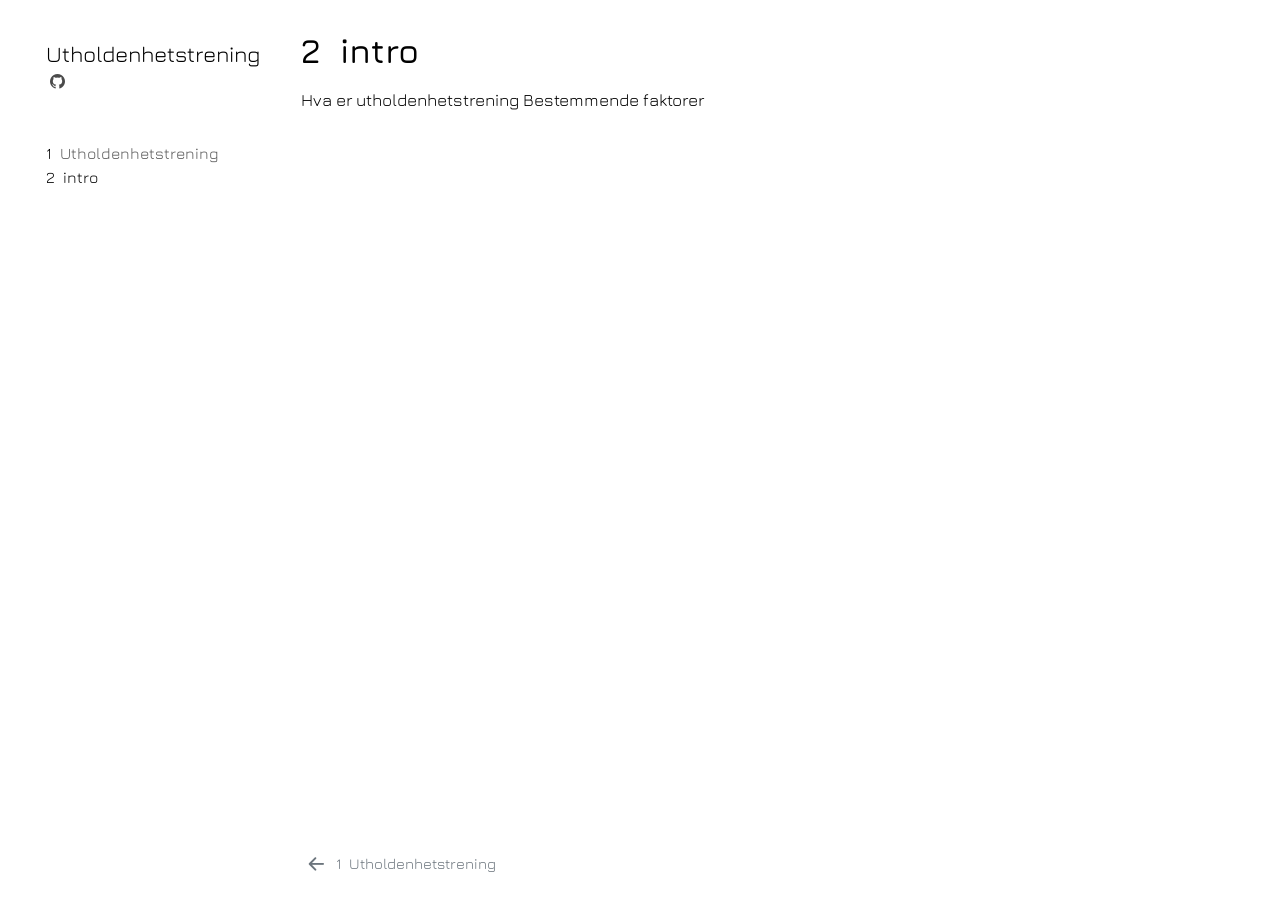
==== _book/01-intro.html @ 1fb21ad9 "set up" ====
<!DOCTYPE html>
<html xmlns="http://www.w3.org/1999/xhtml" lang="en" xml:lang="en"><head>

<meta charset="utf-8">
<meta name="generator" content="quarto-1.8.25">

<meta name="viewport" content="width=device-width, initial-scale=1.0, user-scalable=yes">


<title>2&nbsp; intro – Utholdenhetstrening</title>
<style>
code{white-space: pre-wrap;}
span.smallcaps{font-variant: small-caps;}
div.columns{display: flex; gap: min(4vw, 1.5em);}
div.column{flex: auto; overflow-x: auto;}
div.hanging-indent{margin-left: 1.5em; text-indent: -1.5em;}
ul.task-list{list-style: none;}
ul.task-list li input[type="checkbox"] {
  width: 0.8em;
  margin: 0 0.8em 0.2em -1em; /* quarto-specific, see https://github.com/quarto-dev/quarto-cli/issues/4556 */ 
  vertical-align: middle;
}
</style>


<script src="site_libs/quarto-nav/quarto-nav.js"></script>
<script src="site_libs/quarto-nav/headroom.min.js"></script>
<script src="site_libs/clipboard/clipboard.min.js"></script>
<script src="site_libs/quarto-search/autocomplete.umd.js"></script>
<script src="site_libs/quarto-search/fuse.min.js"></script>
<script src="site_libs/quarto-search/quarto-search.js"></script>
<meta name="quarto:offset" content="./">
<link href="./index.html" rel="prev">
<script src="site_libs/quarto-html/quarto.js" type="module"></script>
<script src="site_libs/quarto-html/tabsets/tabsets.js" type="module"></script>
<script src="site_libs/quarto-html/axe/axe-check.js" type="module"></script>
<script src="site_libs/quarto-html/popper.min.js"></script>
<script src="site_libs/quarto-html/tippy.umd.min.js"></script>
<script src="site_libs/quarto-html/anchor.min.js"></script>
<link href="site_libs/quarto-html/tippy.css" rel="stylesheet">
<link href="site_libs/quarto-html/quarto-syntax-highlighting-7b89279ff1a6dce999919e0e67d4d9ec.css" rel="stylesheet" class="quarto-color-scheme" id="quarto-text-highlighting-styles">
<link href="site_libs/quarto-html/quarto-syntax-highlighting-dark-707d8167ce6003fca903bfe2be84ab7f.css" rel="stylesheet" class="quarto-color-scheme quarto-color-alternate" id="quarto-text-highlighting-styles">
<link href="site_libs/quarto-html/quarto-syntax-highlighting-7b89279ff1a6dce999919e0e67d4d9ec.css" rel="stylesheet" class="quarto-color-scheme-extra" id="quarto-text-highlighting-styles">
<script src="site_libs/bootstrap/bootstrap.min.js"></script>
<link href="site_libs/bootstrap/bootstrap-icons.css" rel="stylesheet">
<link href="site_libs/bootstrap/bootstrap-3e074c6c6b906f58c6bf980c0feef116.min.css" rel="stylesheet" append-hash="true" class="quarto-color-scheme" id="quarto-bootstrap" data-mode="light">
<link href="site_libs/bootstrap/bootstrap-dark-3e074c6c6b906f58c6bf980c0feef116.min.css" rel="stylesheet" append-hash="true" class="quarto-color-scheme quarto-color-alternate" id="quarto-bootstrap" data-mode="light">
<link href="site_libs/bootstrap/bootstrap-3e074c6c6b906f58c6bf980c0feef116.min.css" rel="stylesheet" append-hash="true" class="quarto-color-scheme-extra" id="quarto-bootstrap" data-mode="light">
<script id="quarto-search-options" type="application/json">{
  "location": "sidebar",
  "copy-button": false,
  "collapse-after": 3,
  "panel-placement": "start",
  "type": "textbox",
  "limit": 50,
  "keyboard-shortcut": [
    "f",
    "/",
    "s"
  ],
  "show-item-context": false,
  "language": {
    "search-no-results-text": "No results",
    "search-matching-documents-text": "matching documents",
    "search-copy-link-title": "Copy link to search",
    "search-hide-matches-text": "Hide additional matches",
    "search-more-match-text": "more match in this document",
    "search-more-matches-text": "more matches in this document",
    "search-clear-button-title": "Clear",
    "search-text-placeholder": "",
    "search-detached-cancel-button-title": "Cancel",
    "search-submit-button-title": "Submit",
    "search-label": "Search"
  }
}</script>


</head>

<body class="nav-sidebar floating quarto-light">

<div id="quarto-search-results"></div>
  <header id="quarto-header" class="headroom fixed-top">
  <nav class="quarto-secondary-nav">
    <div class="container-fluid d-flex">
      <button type="button" class="quarto-btn-toggle btn" data-bs-toggle="collapse" role="button" data-bs-target=".quarto-sidebar-collapse-item" aria-controls="quarto-sidebar" aria-expanded="false" aria-label="Toggle sidebar navigation" onclick="if (window.quartoToggleHeadroom) { window.quartoToggleHeadroom(); }">
        <i class="bi bi-layout-text-sidebar-reverse"></i>
      </button>
        <nav class="quarto-page-breadcrumbs" aria-label="breadcrumb"><ol class="breadcrumb"><li class="breadcrumb-item"><a href="./01-intro.html"><span class="chapter-number">2</span>&nbsp; <span class="chapter-title">intro</span></a></li></ol></nav>
        <a class="flex-grow-1" role="navigation" data-bs-toggle="collapse" data-bs-target=".quarto-sidebar-collapse-item" aria-controls="quarto-sidebar" aria-expanded="false" aria-label="Toggle sidebar navigation" onclick="if (window.quartoToggleHeadroom) { window.quartoToggleHeadroom(); }">      
        </a>
      <button type="button" class="btn quarto-search-button" aria-label="Search" onclick="window.quartoOpenSearch();">
        <i class="bi bi-search"></i>
      </button>
    </div>
  </nav>
</header>
<!-- content -->
<div id="quarto-content" class="quarto-container page-columns page-rows-contents page-layout-article">
<!-- sidebar -->
  <nav id="quarto-sidebar" class="sidebar collapse collapse-horizontal quarto-sidebar-collapse-item sidebar-navigation floating overflow-auto">
    <div class="pt-lg-2 mt-2 text-left sidebar-header sidebar-header-stacked">
      <a href="./index.html" class="sidebar-logo-link">
      </a>
    <div class="sidebar-title mb-0 py-0">
      <a href="./">Utholdenhetstrening</a> 
        <div class="sidebar-tools-main">
    <a href="https://github.com/sjurjo/mit-end" title="Source Code" class="quarto-navigation-tool px-1" aria-label="Source Code"><i class="bi bi-github"></i></a>
</div>
    </div>
      </div>
        <div class="mt-2 flex-shrink-0 align-items-center">
        <div class="sidebar-search">
        <div id="quarto-search" class="" title="Search"></div>
        </div>
        </div>
    <div class="sidebar-menu-container"> 
    <ul class="list-unstyled mt-1">
        <li class="sidebar-item">
  <div class="sidebar-item-container"> 
  <a href="./index.html" class="sidebar-item-text sidebar-link">
 <span class="menu-text"><span class="chapter-number">1</span>&nbsp; <span class="chapter-title">Utholdenhetstrening</span></span></a>
  </div>
</li>
        <li class="sidebar-item">
  <div class="sidebar-item-container"> 
  <a href="./01-intro.html" class="sidebar-item-text sidebar-link active">
 <span class="menu-text"><span class="chapter-number">2</span>&nbsp; <span class="chapter-title">intro</span></span></a>
  </div>
</li>
    </ul>
    </div>
</nav>
<div id="quarto-sidebar-glass" class="quarto-sidebar-collapse-item" data-bs-toggle="collapse" data-bs-target=".quarto-sidebar-collapse-item"></div>
<!-- margin-sidebar -->
    <div id="quarto-margin-sidebar" class="sidebar margin-sidebar zindex-bottom">
        
    </div>
<!-- main -->
<main class="content" id="quarto-document-content">

<header id="title-block-header" class="quarto-title-block default">
<div class="quarto-title">
<h1 class="title"><span class="chapter-number">2</span>&nbsp; <span class="chapter-title">intro</span></h1>
</div>



<div class="quarto-title-meta">

    
  
    
  </div>
  


</header>


<p>Hva er utholdenhetstrening Bestemmende faktorer</p>



</main> <!-- /main -->
<script id="quarto-html-after-body" type="application/javascript">
  window.document.addEventListener("DOMContentLoaded", function (event) {
    const icon = "";
    const anchorJS = new window.AnchorJS();
    anchorJS.options = {
      placement: 'right',
      icon: icon
    };
    anchorJS.add('.anchored');
    const isCodeAnnotation = (el) => {
      for (const clz of el.classList) {
        if (clz.startsWith('code-annotation-')) {                     
          return true;
        }
      }
      return false;
    }
    const onCopySuccess = function(e) {
      // button target
      const button = e.trigger;
      // don't keep focus
      button.blur();
      // flash "checked"
      button.classList.add('code-copy-button-checked');
      var currentTitle = button.getAttribute("title");
      button.setAttribute("title", "Copied!");
      let tooltip;
      if (window.bootstrap) {
        button.setAttribute("data-bs-toggle", "tooltip");
        button.setAttribute("data-bs-placement", "left");
        button.setAttribute("data-bs-title", "Copied!");
        tooltip = new bootstrap.Tooltip(button, 
          { trigger: "manual", 
            customClass: "code-copy-button-tooltip",
            offset: [0, -8]});
        tooltip.show();    
      }
      setTimeout(function() {
        if (tooltip) {
          tooltip.hide();
          button.removeAttribute("data-bs-title");
          button.removeAttribute("data-bs-toggle");
          button.removeAttribute("data-bs-placement");
        }
        button.setAttribute("title", currentTitle);
        button.classList.remove('code-copy-button-checked');
      }, 1000);
      // clear code selection
      e.clearSelection();
    }
    const getTextToCopy = function(trigger) {
      const outerScaffold = trigger.parentElement.cloneNode(true);
      const codeEl = outerScaffold.querySelector('code');
      for (const childEl of codeEl.children) {
        if (isCodeAnnotation(childEl)) {
          childEl.remove();
        }
      }
      return codeEl.innerText;
    }
    const clipboard = new window.ClipboardJS('.code-copy-button:not([data-in-quarto-modal])', {
      text: getTextToCopy
    });
    clipboard.on('success', onCopySuccess);
    if (window.document.getElementById('quarto-embedded-source-code-modal')) {
      const clipboardModal = new window.ClipboardJS('.code-copy-button[data-in-quarto-modal]', {
        text: getTextToCopy,
        container: window.document.getElementById('quarto-embedded-source-code-modal')
      });
      clipboardModal.on('success', onCopySuccess);
    }
      var localhostRegex = new RegExp(/^(?:http|https):\/\/localhost\:?[0-9]*\//);
      var mailtoRegex = new RegExp(/^mailto:/);
        var filterRegex = new RegExp('/' + window.location.host + '/');
      var isInternal = (href) => {
          return filterRegex.test(href) || localhostRegex.test(href) || mailtoRegex.test(href);
      }
      // Inspect non-navigation links and adorn them if external
     var links = window.document.querySelectorAll('a[href]:not(.nav-link):not(.navbar-brand):not(.toc-action):not(.sidebar-link):not(.sidebar-item-toggle):not(.pagination-link):not(.no-external):not([aria-hidden]):not(.dropdown-item):not(.quarto-navigation-tool):not(.about-link)');
      for (var i=0; i<links.length; i++) {
        const link = links[i];
        if (!isInternal(link.href)) {
          // undo the damage that might have been done by quarto-nav.js in the case of
          // links that we want to consider external
          if (link.dataset.originalHref !== undefined) {
            link.href = link.dataset.originalHref;
          }
        }
      }
    function tippyHover(el, contentFn, onTriggerFn, onUntriggerFn) {
      const config = {
        allowHTML: true,
        maxWidth: 500,
        delay: 100,
        arrow: false,
        appendTo: function(el) {
            return el.parentElement;
        },
        interactive: true,
        interactiveBorder: 10,
        theme: 'quarto',
        placement: 'bottom-start',
      };
      if (contentFn) {
        config.content = contentFn;
      }
      if (onTriggerFn) {
        config.onTrigger = onTriggerFn;
      }
      if (onUntriggerFn) {
        config.onUntrigger = onUntriggerFn;
      }
      window.tippy(el, config); 
    }
    const noterefs = window.document.querySelectorAll('a[role="doc-noteref"]');
    for (var i=0; i<noterefs.length; i++) {
      const ref = noterefs[i];
      tippyHover(ref, function() {
        // use id or data attribute instead here
        let href = ref.getAttribute('data-footnote-href') || ref.getAttribute('href');
        try { href = new URL(href).hash; } catch {}
        const id = href.replace(/^#\/?/, "");
        const note = window.document.getElementById(id);
        if (note) {
          return note.innerHTML;
        } else {
          return "";
        }
      });
    }
    const xrefs = window.document.querySelectorAll('a.quarto-xref');
    const processXRef = (id, note) => {
      // Strip column container classes
      const stripColumnClz = (el) => {
        el.classList.remove("page-full", "page-columns");
        if (el.children) {
          for (const child of el.children) {
            stripColumnClz(child);
          }
        }
      }
      stripColumnClz(note)
      if (id === null || id.startsWith('sec-')) {
        // Special case sections, only their first couple elements
        const container = document.createElement("div");
        if (note.children && note.children.length > 2) {
          container.appendChild(note.children[0].cloneNode(true));
          for (let i = 1; i < note.children.length; i++) {
            const child = note.children[i];
            if (child.tagName === "P" && child.innerText === "") {
              continue;
            } else {
              container.appendChild(child.cloneNode(true));
              break;
            }
          }
          if (window.Quarto?.typesetMath) {
            window.Quarto.typesetMath(container);
          }
          return container.innerHTML
        } else {
          if (window.Quarto?.typesetMath) {
            window.Quarto.typesetMath(note);
          }
          return note.innerHTML;
        }
      } else {
        // Remove any anchor links if they are present
        const anchorLink = note.querySelector('a.anchorjs-link');
        if (anchorLink) {
          anchorLink.remove();
        }
        if (window.Quarto?.typesetMath) {
          window.Quarto.typesetMath(note);
        }
        if (note.classList.contains("callout")) {
          return note.outerHTML;
        } else {
          return note.innerHTML;
        }
      }
    }
    for (var i=0; i<xrefs.length; i++) {
      const xref = xrefs[i];
      tippyHover(xref, undefined, function(instance) {
        instance.disable();
        let url = xref.getAttribute('href');
        let hash = undefined; 
        if (url.startsWith('#')) {
          hash = url;
        } else {
          try { hash = new URL(url).hash; } catch {}
        }
        if (hash) {
          const id = hash.replace(/^#\/?/, "");
          const note = window.document.getElementById(id);
          if (note !== null) {
            try {
              const html = processXRef(id, note.cloneNode(true));
              instance.setContent(html);
            } finally {
              instance.enable();
              instance.show();
            }
          } else {
            // See if we can fetch this
            fetch(url.split('#')[0])
            .then(res => res.text())
            .then(html => {
              const parser = new DOMParser();
              const htmlDoc = parser.parseFromString(html, "text/html");
              const note = htmlDoc.getElementById(id);
              if (note !== null) {
                const html = processXRef(id, note);
                instance.setContent(html);
              } 
            }).finally(() => {
              instance.enable();
              instance.show();
            });
          }
        } else {
          // See if we can fetch a full url (with no hash to target)
          // This is a special case and we should probably do some content thinning / targeting
          fetch(url)
          .then(res => res.text())
          .then(html => {
            const parser = new DOMParser();
            const htmlDoc = parser.parseFromString(html, "text/html");
            const note = htmlDoc.querySelector('main.content');
            if (note !== null) {
              // This should only happen for chapter cross references
              // (since there is no id in the URL)
              // remove the first header
              if (note.children.length > 0 && note.children[0].tagName === "HEADER") {
                note.children[0].remove();
              }
              const html = processXRef(null, note);
              instance.setContent(html);
            } 
          }).finally(() => {
            instance.enable();
            instance.show();
          });
        }
      }, function(instance) {
      });
    }
        let selectedAnnoteEl;
        const selectorForAnnotation = ( cell, annotation) => {
          let cellAttr = 'data-code-cell="' + cell + '"';
          let lineAttr = 'data-code-annotation="' +  annotation + '"';
          const selector = 'span[' + cellAttr + '][' + lineAttr + ']';
          return selector;
        }
        const selectCodeLines = (annoteEl) => {
          const doc = window.document;
          const targetCell = annoteEl.getAttribute("data-target-cell");
          const targetAnnotation = annoteEl.getAttribute("data-target-annotation");
          const annoteSpan = window.document.querySelector(selectorForAnnotation(targetCell, targetAnnotation));
          const lines = annoteSpan.getAttribute("data-code-lines").split(",");
          const lineIds = lines.map((line) => {
            return targetCell + "-" + line;
          })
          let top = null;
          let height = null;
          let parent = null;
          if (lineIds.length > 0) {
              //compute the position of the single el (top and bottom and make a div)
              const el = window.document.getElementById(lineIds[0]);
              top = el.offsetTop;
              height = el.offsetHeight;
              parent = el.parentElement.parentElement;
            if (lineIds.length > 1) {
              const lastEl = window.document.getElementById(lineIds[lineIds.length - 1]);
              const bottom = lastEl.offsetTop + lastEl.offsetHeight;
              height = bottom - top;
            }
            if (top !== null && height !== null && parent !== null) {
              // cook up a div (if necessary) and position it 
              let div = window.document.getElementById("code-annotation-line-highlight");
              if (div === null) {
                div = window.document.createElement("div");
                div.setAttribute("id", "code-annotation-line-highlight");
                div.style.position = 'absolute';
                parent.appendChild(div);
              }
              div.style.top = top - 2 + "px";
              div.style.height = height + 4 + "px";
              div.style.left = 0;
              let gutterDiv = window.document.getElementById("code-annotation-line-highlight-gutter");
              if (gutterDiv === null) {
                gutterDiv = window.document.createElement("div");
                gutterDiv.setAttribute("id", "code-annotation-line-highlight-gutter");
                gutterDiv.style.position = 'absolute';
                const codeCell = window.document.getElementById(targetCell);
                const gutter = codeCell.querySelector('.code-annotation-gutter');
                gutter.appendChild(gutterDiv);
              }
              gutterDiv.style.top = top - 2 + "px";
              gutterDiv.style.height = height + 4 + "px";
            }
            selectedAnnoteEl = annoteEl;
          }
        };
        const unselectCodeLines = () => {
          const elementsIds = ["code-annotation-line-highlight", "code-annotation-line-highlight-gutter"];
          elementsIds.forEach((elId) => {
            const div = window.document.getElementById(elId);
            if (div) {
              div.remove();
            }
          });
          selectedAnnoteEl = undefined;
        };
          // Handle positioning of the toggle
      window.addEventListener(
        "resize",
        throttle(() => {
          elRect = undefined;
          if (selectedAnnoteEl) {
            selectCodeLines(selectedAnnoteEl);
          }
        }, 10)
      );
      function throttle(fn, ms) {
      let throttle = false;
      let timer;
        return (...args) => {
          if(!throttle) { // first call gets through
              fn.apply(this, args);
              throttle = true;
          } else { // all the others get throttled
              if(timer) clearTimeout(timer); // cancel #2
              timer = setTimeout(() => {
                fn.apply(this, args);
                timer = throttle = false;
              }, ms);
          }
        };
      }
        // Attach click handler to the DT
        const annoteDls = window.document.querySelectorAll('dt[data-target-cell]');
        for (const annoteDlNode of annoteDls) {
          annoteDlNode.addEventListener('click', (event) => {
            const clickedEl = event.target;
            if (clickedEl !== selectedAnnoteEl) {
              unselectCodeLines();
              const activeEl = window.document.querySelector('dt[data-target-cell].code-annotation-active');
              if (activeEl) {
                activeEl.classList.remove('code-annotation-active');
              }
              selectCodeLines(clickedEl);
              clickedEl.classList.add('code-annotation-active');
            } else {
              // Unselect the line
              unselectCodeLines();
              clickedEl.classList.remove('code-annotation-active');
            }
          });
        }
    const findCites = (el) => {
      const parentEl = el.parentElement;
      if (parentEl) {
        const cites = parentEl.dataset.cites;
        if (cites) {
          return {
            el,
            cites: cites.split(' ')
          };
        } else {
          return findCites(el.parentElement)
        }
      } else {
        return undefined;
      }
    };
    var bibliorefs = window.document.querySelectorAll('a[role="doc-biblioref"]');
    for (var i=0; i<bibliorefs.length; i++) {
      const ref = bibliorefs[i];
      const citeInfo = findCites(ref);
      if (citeInfo) {
        tippyHover(citeInfo.el, function() {
          var popup = window.document.createElement('div');
          citeInfo.cites.forEach(function(cite) {
            var citeDiv = window.document.createElement('div');
            citeDiv.classList.add('hanging-indent');
            citeDiv.classList.add('csl-entry');
            var biblioDiv = window.document.getElementById('ref-' + cite);
            if (biblioDiv) {
              citeDiv.innerHTML = biblioDiv.innerHTML;
            }
            popup.appendChild(citeDiv);
          });
          return popup.innerHTML;
        });
      }
    }
  });
  </script>
<nav class="page-navigation">
  <div class="nav-page nav-page-previous">
      <a href="./index.html" class="pagination-link" aria-label="Utholdenhetstrening">
        <i class="bi bi-arrow-left-short"></i> <span class="nav-page-text"><span class="chapter-number">1</span>&nbsp; <span class="chapter-title">Utholdenhetstrening</span></span>
      </a>          
  </div>
  <div class="nav-page nav-page-next">
  </div>
</nav>
</div> <!-- /content -->




</body></html>
---- _book/site_libs/quarto-html/tippy.css ----
.tippy-box[data-animation=fade][data-state=hidden]{opacity:0}[data-tippy-root]{max-width:calc(100vw - 10px)}.tippy-box{position:relative;background-color:#333;color:#fff;border-radius:4px;font-size:14px;line-height:1.4;white-space:normal;outline:0;transition-property:transform,visibility,opacity}.tippy-box[data-placement^=top]>.tippy-arrow{bottom:0}.tippy-box[data-placement^=top]>.tippy-arrow:before{bottom:-7px;left:0;border-width:8px 8px 0;border-top-color:initial;transform-origin:center top}.tippy-box[data-placement^=bottom]>.tippy-arrow{top:0}.tippy-box[data-placement^=bottom]>.tippy-arrow:before{top:-7px;left:0;border-width:0 8px 8px;border-bottom-color:initial;transform-origin:center bottom}.tippy-box[data-placement^=left]>.tippy-arrow{right:0}.tippy-box[data-placement^=left]>.tippy-arrow:before{border-width:8px 0 8px 8px;border-left-color:initial;right:-7px;transform-origin:center left}.tippy-box[data-placement^=right]>.tippy-arrow{left:0}.tippy-box[data-placement^=right]>.tippy-arrow:before{left:-7px;border-width:8px 8px 8px 0;border-right-color:initial;transform-origin:center right}.tippy-box[data-inertia][data-state=visible]{transition-timing-function:cubic-bezier(.54,1.5,.38,1.11)}.tippy-arrow{width:16px;height:16px;color:#333}.tippy-arrow:before{content:"";position:absolute;border-color:transparent;border-style:solid}.tippy-content{position:relative;padding:5px 9px;z-index:1}
---- _book/site_libs/quarto-html/quarto-syntax-highlighting-7b89279ff1a6dce999919e0e67d4d9ec.css ----
/* quarto syntax highlight colors */
:root {
  --quarto-hl-ot-color: #003B4F;
  --quarto-hl-at-color: #657422;
  --quarto-hl-ss-color: #20794D;
  --quarto-hl-an-color: #5E5E5E;
  --quarto-hl-fu-color: #4758AB;
  --quarto-hl-st-color: #20794D;
  --quarto-hl-cf-color: #003B4F;
  --quarto-hl-op-color: #5E5E5E;
  --quarto-hl-er-color: #AD0000;
  --quarto-hl-bn-color: #AD0000;
  --quarto-hl-al-color: #AD0000;
  --quarto-hl-va-color: #111111;
  --quarto-hl-bu-color: inherit;
  --quarto-hl-ex-color: inherit;
  --quarto-hl-pp-color: #AD0000;
  --quarto-hl-in-color: #5E5E5E;
  --quarto-hl-vs-color: #20794D;
  --quarto-hl-wa-color: #5E5E5E;
  --quarto-hl-do-color: #5E5E5E;
  --quarto-hl-im-color: #00769E;
  --quarto-hl-ch-color: #20794D;
  --quarto-hl-dt-color: #AD0000;
  --quarto-hl-fl-color: #AD0000;
  --quarto-hl-co-color: #5E5E5E;
  --quarto-hl-cv-color: #5E5E5E;
  --quarto-hl-cn-color: #8f5902;
  --quarto-hl-sc-color: #5E5E5E;
  --quarto-hl-dv-color: #AD0000;
  --quarto-hl-kw-color: #003B4F;
}

/* other quarto variables */
:root {
  --quarto-font-monospace: SFMono-Regular, Menlo, Monaco, Consolas, "Liberation Mono", "Courier New", monospace;
}

/* syntax highlight based on Pandoc's rules */
pre > code.sourceCode > span {
  color: #003B4F;
}

code.sourceCode > span {
  color: #003B4F;
}

div.sourceCode,
div.sourceCode pre.sourceCode {
  color: #003B4F;
}

/* Normal */
code span {
  color: #003B4F;
}

/* Alert */
code span.al {
  color: #AD0000;
  font-style: inherit;
}

/* Annotation */
code span.an {
  color: #5E5E5E;
  font-style: inherit;
}

/* Attribute */
code span.at {
  color: #657422;
  font-style: inherit;
}

/* BaseN */
code span.bn {
  color: #AD0000;
  font-style: inherit;
}

/* BuiltIn */
code span.bu {
  font-style: inherit;
}

/* ControlFlow */
code span.cf {
  color: #003B4F;
  font-weight: bold;
  font-style: inherit;
}

/* Char */
code span.ch {
  color: #20794D;
  font-style: inherit;
}

/* Constant */
code span.cn {
  color: #8f5902;
  font-style: inherit;
}

/* Comment */
code span.co {
  color: #5E5E5E;
  font-style: inherit;
}

/* CommentVar */
code span.cv {
  color: #5E5E5E;
  font-style: italic;
}

/* Documentation */
code span.do {
  color: #5E5E5E;
  font-style: italic;
}

/* DataType */
code span.dt {
  color: #AD0000;
  font-style: inherit;
}

/* DecVal */
code span.dv {
  color: #AD0000;
  font-style: inherit;
}

/* Error */
code span.er {
  color: #AD0000;
  font-style: inherit;
}

/* Extension */
code span.ex {
  font-style: inherit;
}

/* Float */
code span.fl {
  color: #AD0000;
  font-style: inherit;
}

/* Function */
code span.fu {
  color: #4758AB;
  font-style: inherit;
}

/* Import */
code span.im {
  color: #00769E;
  font-style: inherit;
}

/* Information */
code span.in {
  color: #5E5E5E;
  font-style: inherit;
}

/* Keyword */
code span.kw {
  color: #003B4F;
  font-weight: bold;
  font-style: inherit;
}

/* Operator */
code span.op {
  color: #5E5E5E;
  font-style: inherit;
}

/* Other */
code span.ot {
  color: #003B4F;
  font-style: inherit;
}

/* Preprocessor */
code span.pp {
  color: #AD0000;
  font-style: inherit;
}

/* SpecialChar */
code span.sc {
  color: #5E5E5E;
  font-style: inherit;
}

/* SpecialString */
code span.ss {
  color: #20794D;
  font-style: inherit;
}

/* String */
code span.st {
  color: #20794D;
  font-style: inherit;
}

/* Variable */
code span.va {
  color: #111111;
  font-style: inherit;
}

/* VerbatimString */
code span.vs {
  color: #20794D;
  font-style: inherit;
}

/* Warning */
code span.wa {
  color: #5E5E5E;
  font-style: italic;
}

.prevent-inlining {
  content: "</";
}

/*# sourceMappingURL=3944bc705cfaf4c80e56f77c5205168a.css.map */
---- _book/site_libs/quarto-html/quarto-syntax-highlighting-dark-707d8167ce6003fca903bfe2be84ab7f.css ----
/* quarto syntax highlight colors */
:root {
  --quarto-hl-al-color: #f07178;
  --quarto-hl-an-color: #d4d0ab;
  --quarto-hl-at-color: #00e0e0;
  --quarto-hl-bn-color: #d4d0ab;
  --quarto-hl-bu-color: #abe338;
  --quarto-hl-ch-color: #abe338;
  --quarto-hl-co-color: #f8f8f2;
  --quarto-hl-cv-color: #ffd700;
  --quarto-hl-cn-color: #ffd700;
  --quarto-hl-cf-color: #ffa07a;
  --quarto-hl-dt-color: #ffa07a;
  --quarto-hl-dv-color: #d4d0ab;
  --quarto-hl-do-color: #f8f8f2;
  --quarto-hl-er-color: #f07178;
  --quarto-hl-ex-color: #00e0e0;
  --quarto-hl-fl-color: #d4d0ab;
  --quarto-hl-fu-color: #ffa07a;
  --quarto-hl-im-color: #abe338;
  --quarto-hl-in-color: #d4d0ab;
  --quarto-hl-kw-color: #ffa07a;
  --quarto-hl-op-color: #ffa07a;
  --quarto-hl-ot-color: #00e0e0;
  --quarto-hl-pp-color: #dcc6e0;
  --quarto-hl-re-color: #00e0e0;
  --quarto-hl-sc-color: #abe338;
  --quarto-hl-ss-color: #abe338;
  --quarto-hl-st-color: #abe338;
  --quarto-hl-va-color: #00e0e0;
  --quarto-hl-vs-color: #abe338;
  --quarto-hl-wa-color: #dcc6e0;
}

/* other quarto variables */
:root {
  --quarto-font-monospace: SFMono-Regular, Menlo, Monaco, Consolas, "Liberation Mono", "Courier New", monospace;
}

/* syntax highlight based on Pandoc's rules */
pre > code.sourceCode > span {
  color: #f8f8f2;
}

code.sourceCode > span {
  color: #f8f8f2;
}

div.sourceCode,
div.sourceCode pre.sourceCode {
  color: #f8f8f2;
}

/* Normal */
code span {
  color: #f8f8f2;
}

/* Alert */
code span.al {
  color: #f07178;
}

/* Annotation */
code span.an {
  color: #d4d0ab;
}

/* Attribute */
code span.at {
  color: #00e0e0;
}

/* BaseN */
code span.bn {
  color: #d4d0ab;
}

/* BuiltIn */
code span.bu {
  color: #abe338;
}

/* ControlFlow */
code span.cf {
  font-weight: bold;
  color: #ffa07a;
}

/* Char */
code span.ch {
  color: #abe338;
}

/* Constant */
code span.cn {
  color: #ffd700;
}

/* Comment */
code span.co {
  font-style: italic;
  color: #f8f8f2;
}

/* CommentVar */
code span.cv {
  color: #ffd700;
}

/* Documentation */
code span.do {
  color: #f8f8f2;
}

/* DataType */
code span.dt {
  color: #ffa07a;
}

/* DecVal */
code span.dv {
  color: #d4d0ab;
}

/* Error */
code span.er {
  color: #f07178;
  text-decoration: underline;
}

/* Extension */
code span.ex {
  font-weight: bold;
  color: #00e0e0;
}

/* Float */
code span.fl {
  color: #d4d0ab;
}

/* Function */
code span.fu {
  color: #ffa07a;
}

/* Import */
code span.im {
  color: #abe338;
}

/* Information */
code span.in {
  color: #d4d0ab;
}

/* Keyword */
code span.kw {
  font-weight: bold;
  color: #ffa07a;
}

/* Operator */
code span.op {
  color: #ffa07a;
}

/* Other */
code span.ot {
  color: #00e0e0;
}

/* Preprocessor */
code span.pp {
  color: #dcc6e0;
}

/* RegionMarker */
code span.re {
  background-color: #f8f8f2;
  color: #00e0e0;
}

/* SpecialChar */
code span.sc {
  color: #abe338;
}

/* SpecialString */
code span.ss {
  color: #abe338;
}

/* String */
code span.st {
  color: #abe338;
}

/* Variable */
code span.va {
  color: #00e0e0;
}

/* VerbatimString */
code span.vs {
  color: #abe338;
}

/* Warning */
code span.wa {
  color: #dcc6e0;
}

.prevent-inlining {
  content: "</";
}

/*# sourceMappingURL=f5ab3bb6f5ded8da9f12dd3a91d3da26.css.map */
---- _book/site_libs/quarto-html/quarto-syntax-highlighting-7b89279ff1a6dce999919e0e67d4d9ec.css ----
/* quarto syntax highlight colors */
:root {
  --quarto-hl-ot-color: #003B4F;
  --quarto-hl-at-color: #657422;
  --quarto-hl-ss-color: #20794D;
  --quarto-hl-an-color: #5E5E5E;
  --quarto-hl-fu-color: #4758AB;
  --quarto-hl-st-color: #20794D;
  --quarto-hl-cf-color: #003B4F;
  --quarto-hl-op-color: #5E5E5E;
  --quarto-hl-er-color: #AD0000;
  --quarto-hl-bn-color: #AD0000;
  --quarto-hl-al-color: #AD0000;
  --quarto-hl-va-color: #111111;
  --quarto-hl-bu-color: inherit;
  --quarto-hl-ex-color: inherit;
  --quarto-hl-pp-color: #AD0000;
  --quarto-hl-in-color: #5E5E5E;
  --quarto-hl-vs-color: #20794D;
  --quarto-hl-wa-color: #5E5E5E;
  --quarto-hl-do-color: #5E5E5E;
  --quarto-hl-im-color: #00769E;
  --quarto-hl-ch-color: #20794D;
  --quarto-hl-dt-color: #AD0000;
  --quarto-hl-fl-color: #AD0000;
  --quarto-hl-co-color: #5E5E5E;
  --quarto-hl-cv-color: #5E5E5E;
  --quarto-hl-cn-color: #8f5902;
  --quarto-hl-sc-color: #5E5E5E;
  --quarto-hl-dv-color: #AD0000;
  --quarto-hl-kw-color: #003B4F;
}

/* other quarto variables */
:root {
  --quarto-font-monospace: SFMono-Regular, Menlo, Monaco, Consolas, "Liberation Mono", "Courier New", monospace;
}

/* syntax highlight based on Pandoc's rules */
pre > code.sourceCode > span {
  color: #003B4F;
}

code.sourceCode > span {
  color: #003B4F;
}

div.sourceCode,
div.sourceCode pre.sourceCode {
  color: #003B4F;
}

/* Normal */
code span {
  color: #003B4F;
}

/* Alert */
code span.al {
  color: #AD0000;
  font-style: inherit;
}

/* Annotation */
code span.an {
  color: #5E5E5E;
  font-style: inherit;
}

/* Attribute */
code span.at {
  color: #657422;
  font-style: inherit;
}

/* BaseN */
code span.bn {
  color: #AD0000;
  font-style: inherit;
}

/* BuiltIn */
code span.bu {
  font-style: inherit;
}

/* ControlFlow */
code span.cf {
  color: #003B4F;
  font-weight: bold;
  font-style: inherit;
}

/* Char */
code span.ch {
  color: #20794D;
  font-style: inherit;
}

/* Constant */
code span.cn {
  color: #8f5902;
  font-style: inherit;
}

/* Comment */
code span.co {
  color: #5E5E5E;
  font-style: inherit;
}

/* CommentVar */
code span.cv {
  color: #5E5E5E;
  font-style: italic;
}

/* Documentation */
code span.do {
  color: #5E5E5E;
  font-style: italic;
}

/* DataType */
code span.dt {
  color: #AD0000;
  font-style: inherit;
}

/* DecVal */
code span.dv {
  color: #AD0000;
  font-style: inherit;
}

/* Error */
code span.er {
  color: #AD0000;
  font-style: inherit;
}

/* Extension */
code span.ex {
  font-style: inherit;
}

/* Float */
code span.fl {
  color: #AD0000;
  font-style: inherit;
}

/* Function */
code span.fu {
  color: #4758AB;
  font-style: inherit;
}

/* Import */
code span.im {
  color: #00769E;
  font-style: inherit;
}

/* Information */
code span.in {
  color: #5E5E5E;
  font-style: inherit;
}

/* Keyword */
code span.kw {
  color: #003B4F;
  font-weight: bold;
  font-style: inherit;
}

/* Operator */
code span.op {
  color: #5E5E5E;
  font-style: inherit;
}

/* Other */
code span.ot {
  color: #003B4F;
  font-style: inherit;
}

/* Preprocessor */
code span.pp {
  color: #AD0000;
  font-style: inherit;
}

/* SpecialChar */
code span.sc {
  color: #5E5E5E;
  font-style: inherit;
}

/* SpecialString */
code span.ss {
  color: #20794D;
  font-style: inherit;
}

/* String */
code span.st {
  color: #20794D;
  font-style: inherit;
}

/* Variable */
code span.va {
  color: #111111;
  font-style: inherit;
}

/* VerbatimString */
code span.vs {
  color: #20794D;
  font-style: inherit;
}

/* Warning */
code span.wa {
  color: #5E5E5E;
  font-style: italic;
}

.prevent-inlining {
  content: "</";
}

/*# sourceMappingURL=3944bc705cfaf4c80e56f77c5205168a.css.map */
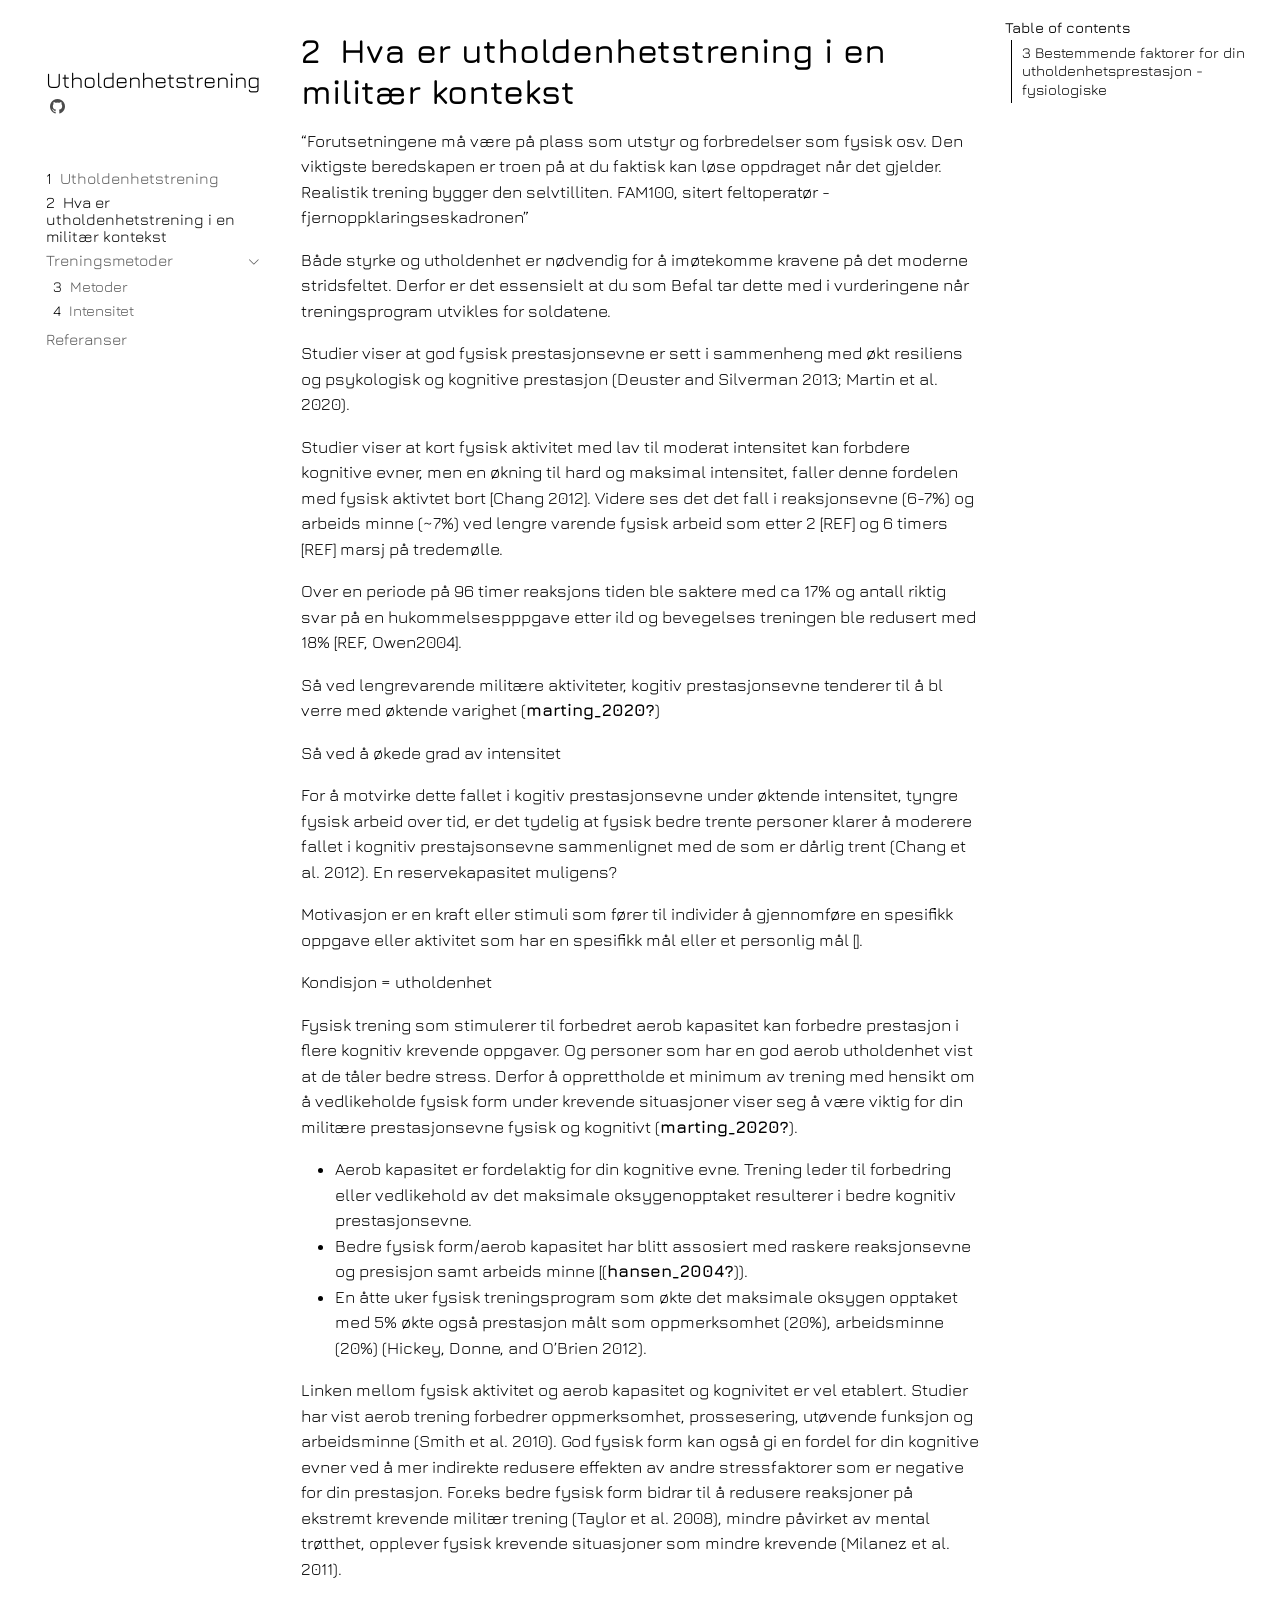
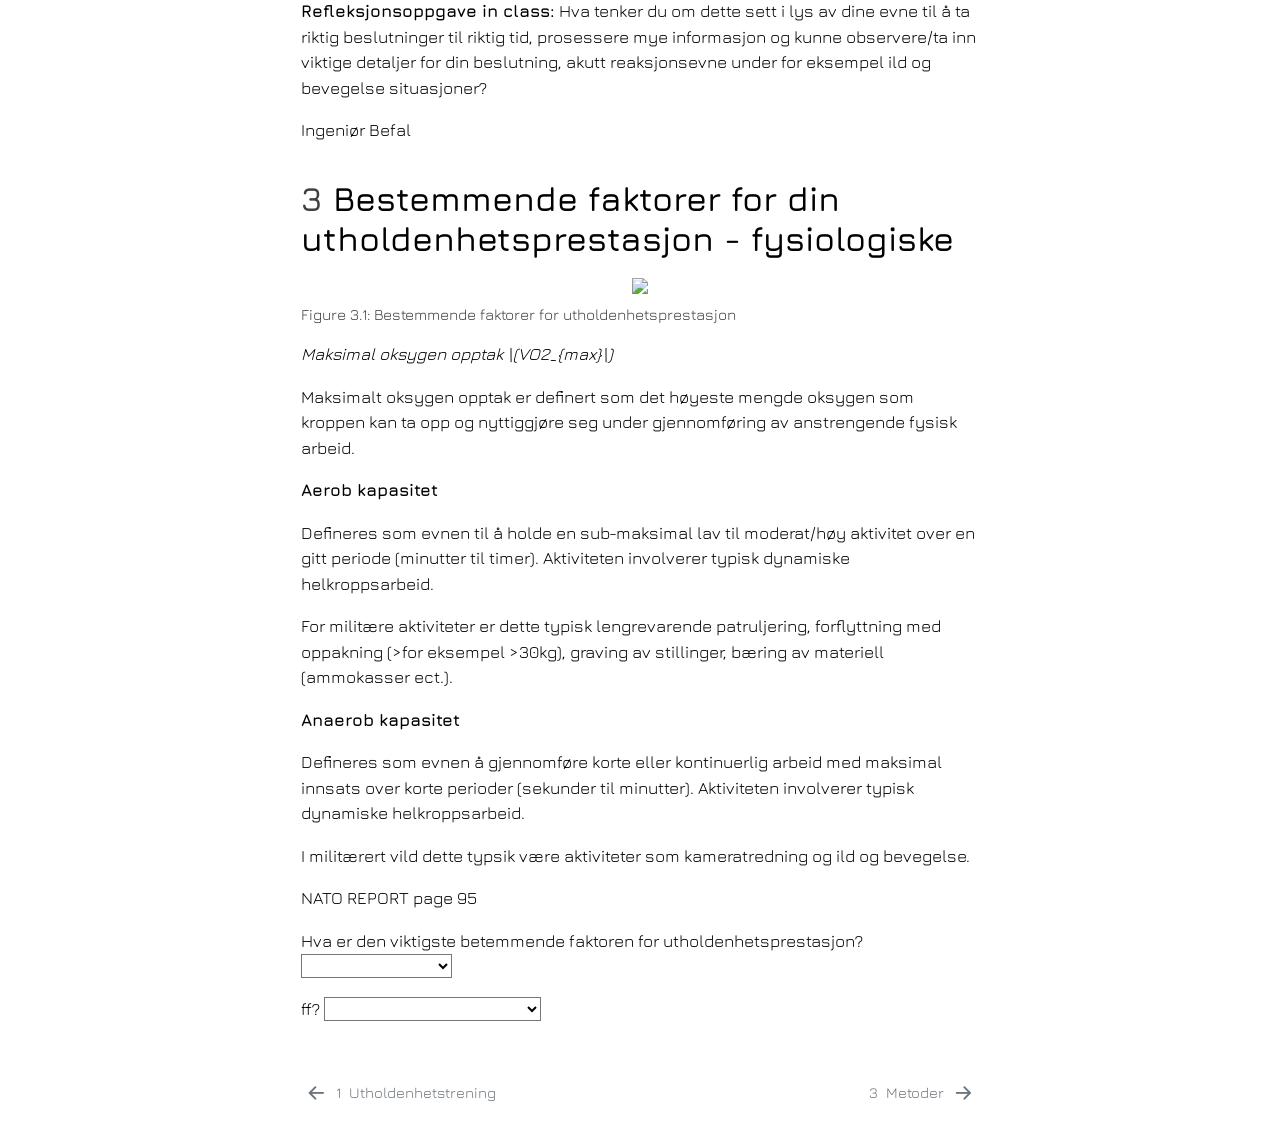
==== commit 01106ada: "update end" ====
--- a/_book/01-intro.html
+++ b/_book/01-intro.html
@@ -7,7 +7,7 @@
 <meta name="viewport" content="width=device-width, initial-scale=1.0, user-scalable=yes">
 
 
-<title>2&nbsp; intro – Utholdenhetstrening</title>
+<title>2&nbsp; Hva er utholdenhetstrening i en militær kontekst – Utholdenhetstrening</title>
 <style>
 code{white-space: pre-wrap;}
 span.smallcaps{font-variant: small-caps;}
@@ -20,7 +20,27 @@
   margin: 0 0.8em 0.2em -1em; /* quarto-specific, see https://github.com/quarto-dev/quarto-cli/issues/4556 */ 
   vertical-align: middle;
 }
-</style>
+/* CSS for citations */
+div.csl-bib-body { }
+div.csl-entry {
+  clear: both;
+  margin-bottom: 0em;
+}
+.hanging-indent div.csl-entry {
+  margin-left:2em;
+  text-indent:-2em;
+}
+div.csl-left-margin {
+  min-width:2em;
+  float:left;
+}
+div.csl-right-inline {
+  margin-left:2em;
+  padding-left:1em;
+}
+div.csl-indent {
+  margin-left: 2em;
+}</style>
 
 
 <script src="site_libs/quarto-nav/quarto-nav.js"></script>
@@ -30,6 +50,7 @@
 <script src="site_libs/quarto-search/fuse.min.js"></script>
 <script src="site_libs/quarto-search/quarto-search.js"></script>
 <meta name="quarto:offset" content="./">
+<link href="./02-exe.html" rel="next">
 <link href="./index.html" rel="prev">
 <script src="site_libs/quarto-html/quarto.js" type="module"></script>
 <script src="site_libs/quarto-html/tabsets/tabsets.js" type="module"></script>
@@ -74,6 +95,35 @@
   }
 }</script>
 
+  <script src="https://cdnjs.cloudflare.com/polyfill/v3/polyfill.min.js?features=es6"></script>
+  <script src="https://cdn.jsdelivr.net/npm/mathjax@3/es5/tex-chtml-full.js" type="text/javascript"></script>
+
+<script type="text/javascript">
+const typesetMath = (el) => {
+  if (window.MathJax) {
+    // MathJax Typeset
+    window.MathJax.typeset([el]);
+  } else if (window.katex) {
+    // KaTeX Render
+    var mathElements = el.getElementsByClassName("math");
+    var macros = [];
+    for (var i = 0; i < mathElements.length; i++) {
+      var texText = mathElements[i].firstChild;
+      if (mathElements[i].tagName == "SPAN" && texText && texText.data) {
+        window.katex.render(texText.data, mathElements[i], {
+          displayMode: mathElements[i].classList.contains('display'),
+          throwOnError: false,
+          macros: macros,
+          fleqn: false
+        });
+      }
+    }
+  }
+}
+window.Quarto = {
+  typesetMath
+};
+</script>
 
 </head>
 
@@ -86,7 +136,7 @@
       <button type="button" class="quarto-btn-toggle btn" data-bs-toggle="collapse" role="button" data-bs-target=".quarto-sidebar-collapse-item" aria-controls="quarto-sidebar" aria-expanded="false" aria-label="Toggle sidebar navigation" onclick="if (window.quartoToggleHeadroom) { window.quartoToggleHeadroom(); }">
         <i class="bi bi-layout-text-sidebar-reverse"></i>
       </button>
-        <nav class="quarto-page-breadcrumbs" aria-label="breadcrumb"><ol class="breadcrumb"><li class="breadcrumb-item"><a href="./01-intro.html"><span class="chapter-number">2</span>&nbsp; <span class="chapter-title">intro</span></a></li></ol></nav>
+        <nav class="quarto-page-breadcrumbs" aria-label="breadcrumb"><ol class="breadcrumb"><li class="breadcrumb-item"><a href="./01-intro.html"><span class="chapter-number">2</span>&nbsp; <span class="chapter-title">Hva er utholdenhetstrening i en militær kontekst</span></a></li></ol></nav>
         <a class="flex-grow-1" role="navigation" data-bs-toggle="collapse" data-bs-target=".quarto-sidebar-collapse-item" aria-controls="quarto-sidebar" aria-expanded="false" aria-label="Toggle sidebar navigation" onclick="if (window.quartoToggleHeadroom) { window.quartoToggleHeadroom(); }">      
         </a>
       <button type="button" class="btn quarto-search-button" aria-label="Search" onclick="window.quartoOpenSearch();">
@@ -101,6 +151,8 @@
   <nav id="quarto-sidebar" class="sidebar collapse collapse-horizontal quarto-sidebar-collapse-item sidebar-navigation floating overflow-auto">
     <div class="pt-lg-2 mt-2 text-left sidebar-header sidebar-header-stacked">
       <a href="./index.html" class="sidebar-logo-link">
+      <img src="./resources\CISK.png" alt="" class="sidebar-logo light-content py-0 d-lg-inline d-none">
+      <img src="./resources\CISK.png" alt="" class="sidebar-logo dark-content py-0 d-lg-inline d-none">
       </a>
     <div class="sidebar-title mb-0 py-0">
       <a href="./">Utholdenhetstrening</a> 
@@ -125,7 +177,36 @@
         <li class="sidebar-item">
   <div class="sidebar-item-container"> 
   <a href="./01-intro.html" class="sidebar-item-text sidebar-link active">
- <span class="menu-text"><span class="chapter-number">2</span>&nbsp; <span class="chapter-title">intro</span></span></a>
+ <span class="menu-text"><span class="chapter-number">2</span>&nbsp; <span class="chapter-title">Hva er utholdenhetstrening i en militær kontekst</span></span></a>
+  </div>
+</li>
+        <li class="sidebar-item sidebar-item-section">
+      <div class="sidebar-item-container"> 
+            <a class="sidebar-item-text sidebar-link text-start" data-bs-toggle="collapse" data-bs-target="#quarto-sidebar-section-1" role="navigation" aria-expanded="true">
+ <span class="menu-text">Treningsmetoder</span></a>
+          <a class="sidebar-item-toggle text-start" data-bs-toggle="collapse" data-bs-target="#quarto-sidebar-section-1" role="navigation" aria-expanded="true" aria-label="Toggle section">
+            <i class="bi bi-chevron-right ms-2"></i>
+          </a> 
+      </div>
+      <ul id="quarto-sidebar-section-1" class="collapse list-unstyled sidebar-section depth1 show">  
+          <li class="sidebar-item">
+  <div class="sidebar-item-container"> 
+  <a href="./02-exe.html" class="sidebar-item-text sidebar-link">
+ <span class="menu-text"><span class="chapter-number">3</span>&nbsp; <span class="chapter-title">Metoder</span></span></a>
+  </div>
+</li>
+          <li class="sidebar-item">
+  <div class="sidebar-item-container"> 
+  <a href="./03-intensity.html" class="sidebar-item-text sidebar-link">
+ <span class="menu-text"><span class="chapter-number">4</span>&nbsp; <span class="chapter-title">Intensitet</span></span></a>
+  </div>
+</li>
+      </ul>
+  </li>
+        <li class="sidebar-item">
+  <div class="sidebar-item-container"> 
+  <a href="./99-referanser.html" class="sidebar-item-text sidebar-link">
+ <span class="menu-text">Referanser</span></a>
   </div>
 </li>
     </ul>
@@ -133,15 +214,21 @@
 </nav>
 <div id="quarto-sidebar-glass" class="quarto-sidebar-collapse-item" data-bs-toggle="collapse" data-bs-target=".quarto-sidebar-collapse-item"></div>
 <!-- margin-sidebar -->
-    <div id="quarto-margin-sidebar" class="sidebar margin-sidebar zindex-bottom">
-        
+    <div id="quarto-margin-sidebar" class="sidebar margin-sidebar">
+        <nav id="TOC" role="doc-toc" class="toc-active">
+    <h2 id="toc-title">Table of contents</h2>
+   
+  <ul>
+  <li><a href="#bestemmende-faktorer-for-din-utholdenhetsprestasjon---fysiologiske" id="toc-bestemmende-faktorer-for-din-utholdenhetsprestasjon---fysiologiske" class="nav-link active" data-scroll-target="#bestemmende-faktorer-for-din-utholdenhetsprestasjon---fysiologiske"><span class="header-section-number">3</span> Bestemmende faktorer for din utholdenhetsprestasjon - fysiologiske</a></li>
+  </ul>
+</nav>
     </div>
 <!-- main -->
 <main class="content" id="quarto-document-content">
 
 <header id="title-block-header" class="quarto-title-block default">
 <div class="quarto-title">
-<h1 class="title"><span class="chapter-number">2</span>&nbsp; <span class="chapter-title">intro</span></h1>
+<h1 class="title"><span class="chapter-number">2</span>&nbsp; <span class="chapter-title">Hva er utholdenhetstrening i en militær kontekst</span></h1>
 </div>
 
 
@@ -158,9 +245,78 @@
 </header>
 
 
-<p>Hva er utholdenhetstrening Bestemmende faktorer</p>
-
-
+<p>“Forutsetningene må være på plass som utstyr og forbredelser som fysisk osv. Den viktigste beredskapen er troen på at du faktisk kan løse oppdraget når det gjelder. Realistik trening bygger den selvtilliten. FAM100, sitert feltoperatør - fjernoppklaringseskadronen”</p>
+<p>Både styrke og utholdenhet er nødvendig for å imøtekomme kravene på det moderne stridsfeltet. Derfor er det essensielt at du som Befal tar dette med i vurderingene når treningsprogram utvikles for soldatene.</p>
+<p>Studier viser at god fysisk prestasjonsevne er sett i sammenheng med økt resiliens og psykologisk og kognitive prestasjon <span class="citation" data-cites="deuster_2013 martin_2020">(<a href="99-referanser.html#ref-deuster_2013" role="doc-biblioref">Deuster and Silverman 2013</a>; <a href="99-referanser.html#ref-martin_2020" role="doc-biblioref">Martin et al. 2020</a>)</span>.</p>
+<p>Studier viser at kort fysisk aktivitet med lav til moderat intensitet kan forbdere kognitive evner, men en økning til hard og maksimal intensitet, faller denne fordelen med fysisk aktivtet bort [Chang 2012]. Videre ses det det fall i reaksjonsevne (6-7%) og arbeids minne (~7%) ved lengre varende fysisk arbeid som etter 2 [REF] og 6 timers [REF] marsj på tredemølle.</p>
+<p>Over en periode på 96 timer reaksjons tiden ble saktere med ca 17% og antall riktig svar på en hukommelsespppgave etter ild og bevegelses treningen ble redusert med 18% [REF, Owen2004].</p>
+<p>Så ved lengrevarende militære aktiviteter, kogitiv prestasjonsevne tenderer til å bl verre med øktende varighet <span class="citation" data-cites="marting_2020">(<a href="99-referanser.html#ref-marting_2020" role="doc-biblioref"><strong>marting_2020?</strong></a>)</span></p>
+<p>Så ved å økede grad av intensitet</p>
+<p>For å motvirke dette fallet i kogitiv prestasjonsevne under øktende intensitet, tyngre fysisk arbeid over tid, er det tydelig at fysisk bedre trente personer klarer å moderere fallet i kognitiv prestajsonsevne sammenlignet med de som er dårlig trent <span class="citation" data-cites="chang_2012">(<a href="99-referanser.html#ref-chang_2012" role="doc-biblioref">Chang et al. 2012</a>)</span>. En reservekapasitet muligens?</p>
+<p>Motivasjon er en kraft eller stimuli som fører til individer å gjennomføre en spesifikk oppgave eller aktivitet som har en spesifikk mål eller et personlig mål [].</p>
+<p>Kondisjon = utholdenhet</p>
+<p>Fysisk trening som stimulerer til forbedret aerob kapasitet kan forbedre prestasjon i flere kognitiv krevende oppgaver. Og personer som har en god aerob utholdenhet vist at de tåler bedre stress. Derfor å opprettholde et minimum av trening med hensikt om å vedlikeholde fysisk form under krevende situasjoner viser seg å være viktig for din militære prestasjonsevne fysisk og kognitivt <span class="citation" data-cites="marting_2020">(<a href="99-referanser.html#ref-marting_2020" role="doc-biblioref"><strong>marting_2020?</strong></a>)</span>.</p>
+<ul>
+<li>Aerob kapasitet er fordelaktig for din kognitive evne. Trening leder til forbedring eller vedlikehold av det maksimale oksygenopptaket resulterer i bedre kognitiv prestasjonsevne.</li>
+<li>Bedre fysisk form/aerob kapasitet har blitt assosiert med raskere reaksjonsevne og presisjon samt arbeids minne [<span class="citation" data-cites="hansen_2004">(<a href="99-referanser.html#ref-hansen_2004" role="doc-biblioref"><strong>hansen_2004?</strong></a>)</span>).</li>
+<li>En åtte uker fysisk treningsprogram som økte det maksimale oksygen opptaket med 5% økte også prestasjon målt som oppmerksomhet (20%), arbeidsminne (20%) <span class="citation" data-cites="hickey_2012">(<a href="99-referanser.html#ref-hickey_2012" role="doc-biblioref">Hickey, Donne, and O’Brien 2012</a>)</span>.</li>
+</ul>
+<p>Linken mellom fysisk aktivitet og aerob kapasitet og kognivitet er vel etablert. Studier har vist aerob trening forbedrer oppmerksomhet, prossesering, utøvende funksjon og arbeidsminne <span class="citation" data-cites="smith_2010">(<a href="99-referanser.html#ref-smith_2010" role="doc-biblioref">Smith et al. 2010</a>)</span>. God fysisk form kan også gi en fordel for din kognitive evner ved å mer indirekte redusere effekten av andre stressfaktorer som er negative for din prestasjon. For.eks bedre fysisk form bidrar til å redusere reaksjoner på ekstremt krevende militær trening <span class="citation" data-cites="taylor_2008">(<a href="99-referanser.html#ref-taylor_2008" role="doc-biblioref">Taylor et al. 2008</a>)</span>, mindre påvirket av mental trøtthet, opplever fysisk krevende situasjoner som mindre krevende <span class="citation" data-cites="milanez_2011">(<a href="99-referanser.html#ref-milanez_2011" role="doc-biblioref">Milanez et al. 2011</a>)</span>.</p>
+<p><strong>Refleksjonsoppgave in class:</strong> Hva tenker du om dette sett i lys av dine evne til å ta riktig beslutninger til riktig tid, prosessere mye informasjon og kunne observere/ta inn viktige detaljer for din beslutning, akutt reaksjonsevne under for eksempel ild og bevegelse situasjoner?</p>
+<p>Ingeniør Befal</p>
+<section id="bestemmende-faktorer-for-din-utholdenhetsprestasjon---fysiologiske" class="level1" data-number="3">
+<h1 data-number="3"><span class="header-section-number">3</span> Bestemmende faktorer for din utholdenhetsprestasjon - fysiologiske</h1>
+<div class="cell">
+<div class="cell-output-display">
+<div id="fig-endpres" class="quarto-float quarto-figure quarto-figure-center anchored">
+<figure class="quarto-float quarto-float-fig figure">
+<div aria-describedby="fig-endpres-caption-0ceaefa1-69ba-4598-a22c-09a6ac19f8ca">
+<img src="01-intro_files/figure-html/fig-endpres-1.png" class="img-fluid figure-img" width="1152">
+</div>
+<figcaption class="quarto-float-caption-bottom quarto-float-caption quarto-float-fig" id="fig-endpres-caption-0ceaefa1-69ba-4598-a22c-09a6ac19f8ca">
+Figure&nbsp;3.1: Bestemmende faktorer for utholdenhetsprestasjon
+</figcaption>
+</figure>
+</div>
+</div>
+</div>
+<p><em>Maksimal oksygen opptak <span class="math inline">\(VO2_{max}\)</span></em></p>
+<p>Maksimalt oksygen opptak er definert som det høyeste mengde oksygen som kroppen kan ta opp og nyttiggjøre seg under gjennomføring av anstrengende fysisk arbeid.</p>
+<p><strong>Aerob kapasitet</strong></p>
+<p>Defineres som evnen til å holde en sub-maksimal lav til moderat/høy aktivitet over en gitt periode (minutter til timer). Aktiviteten involverer typisk dynamiske helkroppsarbeid.</p>
+<p>For militære aktiviteter er dette typisk lengrevarende patruljering, forflyttning med oppakning (&gt;for eksempel &gt;30kg), graving av stillinger, bæring av materiell (ammokasser ect.).</p>
+<p><strong>Anaerob kapasitet</strong></p>
+<p>Defineres som evnen å gjennomføre korte eller kontinuerlig arbeid med maksimal innsats over korte perioder (sekunder til minutter). Aktiviteten involverer typisk dynamiske helkroppsarbeid.</p>
+<p>I militærert vild dette typsik være aktiviteter som kameratredning og ild og bevegelse.</p>
+<p>NATO REPORT page 95</p>
+<p>Hva er den viktigste betemmende faktoren for utholdenhetsprestasjon? <select class="webex-select"><option value="blank"></option><option value="">Arb.okonomi</option><option value="answer">Vo2max</option><option value="">Utnyttelsesgrad</option></select></p>
+<p>ff? <select class="webex-select" id="webex-a7aedaaf6a0b6cd6ad1cd660a2229954" data-answer="OgdNVUhQTVZr"><option value="blank"></option><option>Cricket</option><option>Soccer</option><option>Mountain Biking</option><option>Synchronized Swimming</option></select></p>
+
+
+<div id="refs" class="references csl-bib-body hanging-indent" data-entry-spacing="0" role="list" style="display: none">
+<div id="ref-chang_2012" class="csl-entry" role="listitem">
+Chang, Y. K., J. D. Labban, J. I. Gapin, and J. L. Etnier. 2012. <span>“The Effects of Acute Exercise on Cognitive Performance: <span>A</span> Meta-Analysis.”</span> <em>Brain Research</em> 1453 (May): 87–101. <a href="https://doi.org/10.1016/j.brainres.2012.02.068">https://doi.org/10.1016/j.brainres.2012.02.068</a>.
+</div>
+<div id="ref-deuster_2013" class="csl-entry" role="listitem">
+Deuster, Patricia A., and Marni N. Silverman. 2013. <span>“Physical Fitness: A Pathway to Health and Resilience.”</span> <em>U.S. Army Medical Department Journal</em>, 24–35.
+</div>
+<div id="ref-hickey_2012" class="csl-entry" role="listitem">
+Hickey, Jp, B Donne, and D O’Brien. 2012. <span>“Effects of an <span>Eight</span> <span>Week</span> <span>Military</span> <span>Training</span> <span>Program</span> on <span>Aerobic</span> <span>Indices</span> and <span>Psychomotor</span> <span>Function</span>.”</span> <em>Journal of the Royal Army Medical Corps</em> 158 (1): 41–46. <a href="https://doi.org/10.1136/jramc-158-01-11">https://doi.org/10.1136/jramc-158-01-11</a>.
+</div>
+<div id="ref-martin_2020" class="csl-entry" role="listitem">
+Martin, Kristy, Julien Périard, Ben Rattray, and David B. Pyne. 2020. <span>“Physiological <span>Factors</span> <span>Which</span> <span>Influence</span> <span>Cognitive</span> <span>Performance</span> in <span>Military</span> <span>Personnel</span>.”</span> <em>Human Factors: The Journal of the Human Factors and Ergonomics Society</em> 62 (1): 93–123. <a href="https://doi.org/10.1177/0018720819841757">https://doi.org/10.1177/0018720819841757</a>.
+</div>
+<div id="ref-milanez_2011" class="csl-entry" role="listitem">
+Milanez, Vinícius F., Rafael E. Pedro, Alexandre Moreira, Daniel A. Boullosa, Fuad Salle-Neto, and Fábio Y. Nakamura. 2011. <span>“The <span>Role</span> of <span>Aerobic</span> <span>Fitness</span> on <span>Session</span> <span>Rating</span> of <span>Perceived</span> <span>Exertion</span> in <span>Futsal</span> <span>Players</span>.”</span> <em>International Journal of Sports Physiology and Performance</em> 6 (3): 358–66. <a href="https://doi.org/10.1123/ijspp.6.3.358">https://doi.org/10.1123/ijspp.6.3.358</a>.
+</div>
+<div id="ref-smith_2010" class="csl-entry" role="listitem">
+Smith, Patrick J., James A. Blumenthal, Benson M. Hoffman, Harris Cooper, Timothy A. Strauman, Kathleen Welsh-Bohmer, Jeffrey N. Browndyke, and Andrew Sherwood. 2010. <span>“Aerobic <span>Exercise</span> and <span>Neurocognitive</span> <span>Performance</span>: <span>A</span> <span>Meta</span>-<span>Analytic</span> <span>Review</span> of <span>Randomized</span> <span>Controlled</span> <span>Trials</span>.”</span> <em>Psychosomatic Medicine</em> 72 (3): 239–52. <a href="https://doi.org/10.1097/PSY.0b013e3181d14633">https://doi.org/10.1097/PSY.0b013e3181d14633</a>.
+</div>
+<div id="ref-taylor_2008" class="csl-entry" role="listitem">
+Taylor, Marcus K., Amanda E. Markham, Jared P. Reis, Genieleah A. Padilla, Eric G. Potterat, Sean P. A. Drummond, and Lilianne R. Mujica-Parodi. 2008. <span>“Physical <span>Fitness</span> <span>Influences</span> <span>Stress</span> <span>Reactions</span> to <span>Extreme</span> <span>Military</span> <span>Training</span>.”</span> <em>Military Medicine</em> 173 (8): 738–42. <a href="https://doi.org/10.7205/MILMED.173.8.738">https://doi.org/10.7205/MILMED.173.8.738</a>.
+</div>
+</div>
+</section>
 
 </main> <!-- /main -->
 <script id="quarto-html-after-body" type="application/javascript">
@@ -570,6 +726,9 @@
       </a>          
   </div>
   <div class="nav-page nav-page-next">
+      <a href="./02-exe.html" class="pagination-link" aria-label="Metoder">
+        <span class="nav-page-text"><span class="chapter-number">3</span>&nbsp; <span class="chapter-title">Metoder</span></span> <i class="bi bi-arrow-right-short"></i>
+      </a>
   </div>
 </nav>
 </div> <!-- /content -->
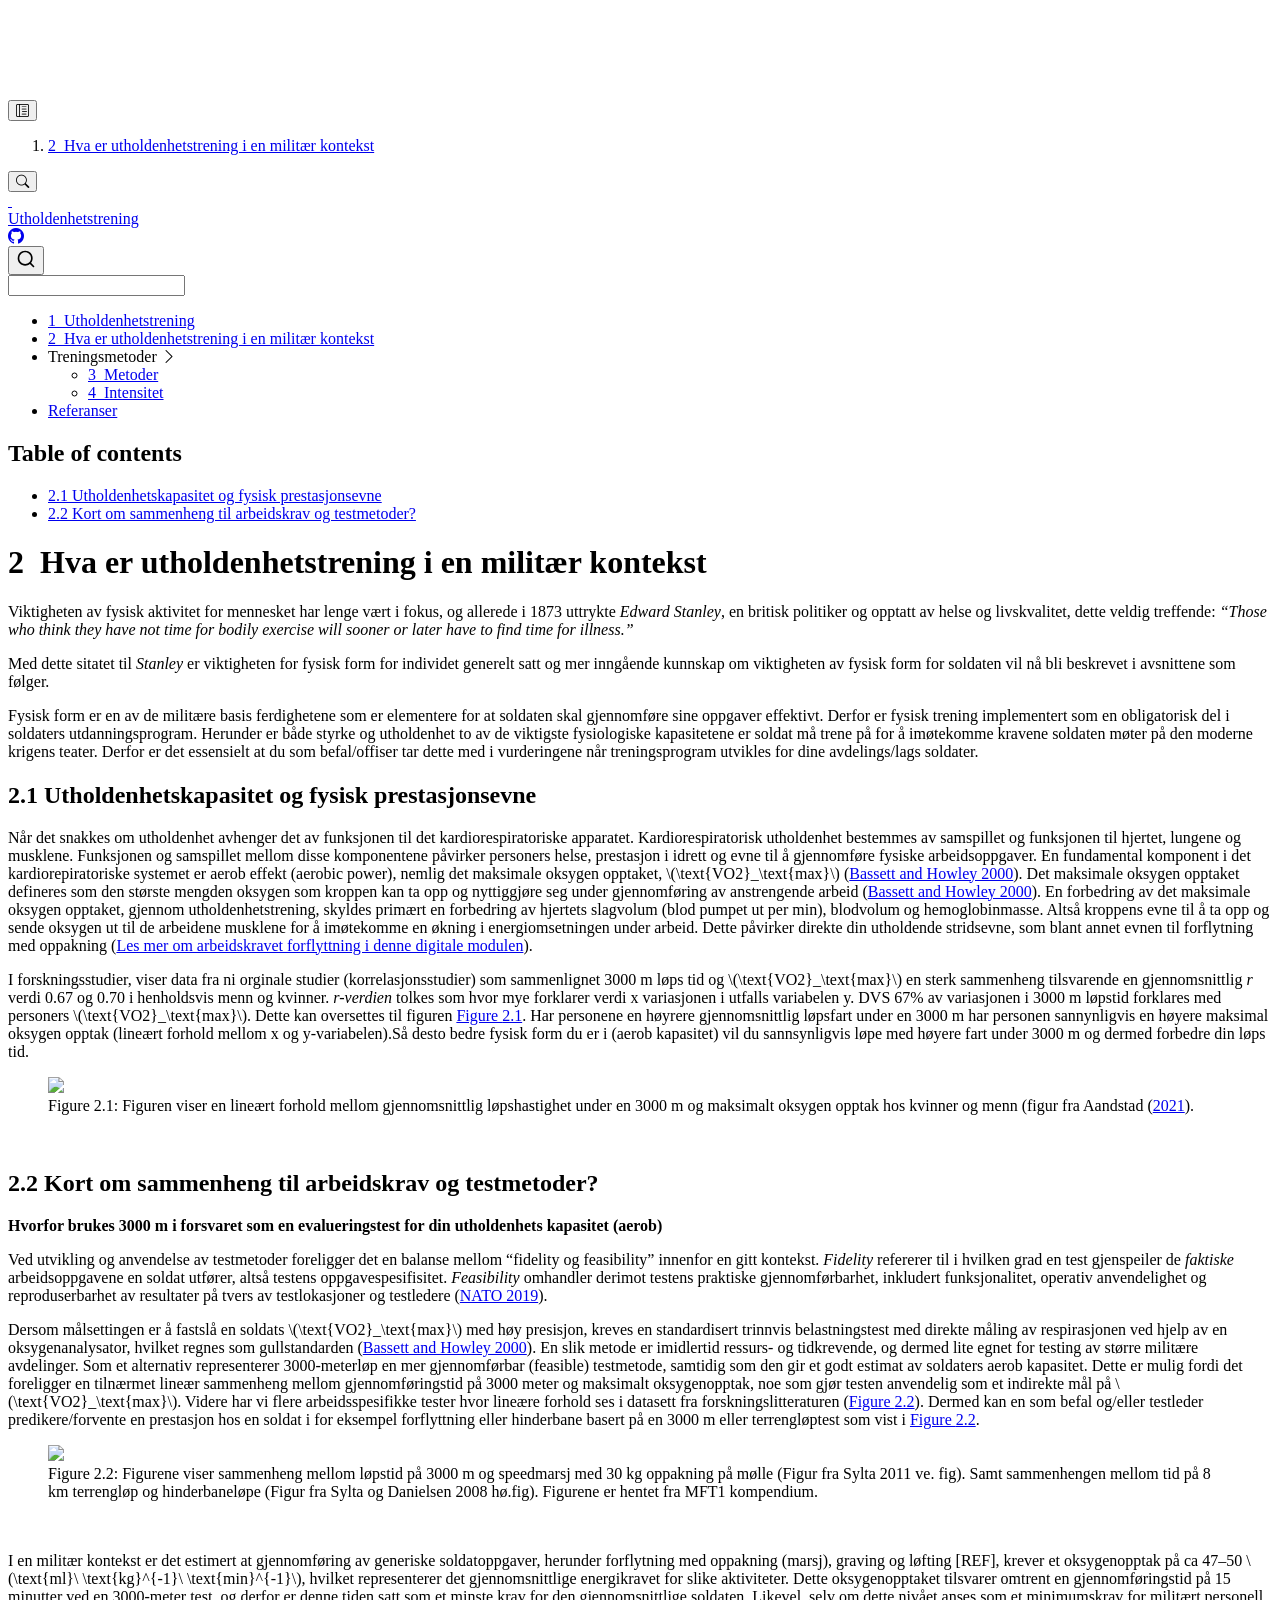
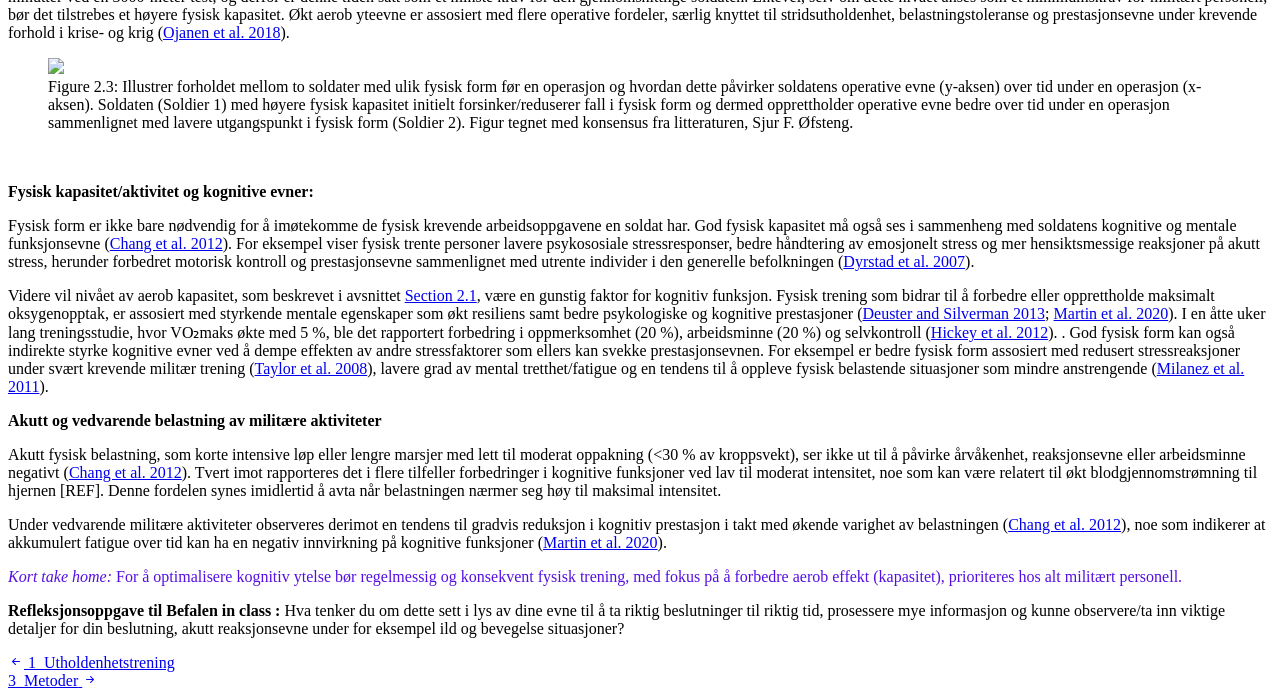
==== commit bc3ad2f3: "update lecture" ====
--- a/_book/01-intro.html
+++ b/_book/01-intro.html
@@ -2,13 +2,16 @@
 <html xmlns="http://www.w3.org/1999/xhtml" lang="en" xml:lang="en"><head>
 
 <meta charset="utf-8">
-<meta name="generator" content="quarto-1.8.25">
+<meta name="generator" content="quarto-1.9.36">
 
 <meta name="viewport" content="width=device-width, initial-scale=1.0, user-scalable=yes">
 
 
 <title>2&nbsp; Hva er utholdenhetstrening i en militær kontekst – Utholdenhetstrening</title>
 <style>
+/* Default styles provided by pandoc.
+** See https://pandoc.org/MANUAL.html#variables-for-html for config info.
+*/
 code{white-space: pre-wrap;}
 span.smallcaps{font-variant: small-caps;}
 div.columns{display: flex; gap: min(4vw, 1.5em);}
@@ -24,7 +27,6 @@
 div.csl-bib-body { }
 div.csl-entry {
   clear: both;
-  margin-bottom: 0em;
 }
 .hanging-indent div.csl-entry {
   margin-left:2em;
@@ -54,19 +56,18 @@
 <link href="./index.html" rel="prev">
 <script src="site_libs/quarto-html/quarto.js" type="module"></script>
 <script src="site_libs/quarto-html/tabsets/tabsets.js" type="module"></script>
-<script src="site_libs/quarto-html/axe/axe-check.js" type="module"></script>
 <script src="site_libs/quarto-html/popper.min.js"></script>
 <script src="site_libs/quarto-html/tippy.umd.min.js"></script>
 <script src="site_libs/quarto-html/anchor.min.js"></script>
 <link href="site_libs/quarto-html/tippy.css" rel="stylesheet">
-<link href="site_libs/quarto-html/quarto-syntax-highlighting-7b89279ff1a6dce999919e0e67d4d9ec.css" rel="stylesheet" class="quarto-color-scheme" id="quarto-text-highlighting-styles">
-<link href="site_libs/quarto-html/quarto-syntax-highlighting-dark-707d8167ce6003fca903bfe2be84ab7f.css" rel="stylesheet" class="quarto-color-scheme quarto-color-alternate" id="quarto-text-highlighting-styles">
-<link href="site_libs/quarto-html/quarto-syntax-highlighting-7b89279ff1a6dce999919e0e67d4d9ec.css" rel="stylesheet" class="quarto-color-scheme-extra" id="quarto-text-highlighting-styles">
+<link href="site_libs/quarto-html/quarto-syntax-highlighting-845c23b38eaddc0f92fda52bfe77a8c8.css" rel="stylesheet" class="quarto-color-scheme" id="quarto-text-highlighting-styles">
+<link href="site_libs/quarto-html/quarto-syntax-highlighting-dark-f418161beb48e0141c760e455f12af2c.css" rel="stylesheet" class="quarto-color-scheme quarto-color-alternate" id="quarto-text-highlighting-styles">
+<link href="site_libs/quarto-html/quarto-syntax-highlighting-845c23b38eaddc0f92fda52bfe77a8c8.css" rel="stylesheet" class="quarto-color-scheme-extra" id="quarto-text-highlighting-styles">
 <script src="site_libs/bootstrap/bootstrap.min.js"></script>
 <link href="site_libs/bootstrap/bootstrap-icons.css" rel="stylesheet">
-<link href="site_libs/bootstrap/bootstrap-3e074c6c6b906f58c6bf980c0feef116.min.css" rel="stylesheet" append-hash="true" class="quarto-color-scheme" id="quarto-bootstrap" data-mode="light">
-<link href="site_libs/bootstrap/bootstrap-dark-3e074c6c6b906f58c6bf980c0feef116.min.css" rel="stylesheet" append-hash="true" class="quarto-color-scheme quarto-color-alternate" id="quarto-bootstrap" data-mode="light">
-<link href="site_libs/bootstrap/bootstrap-3e074c6c6b906f58c6bf980c0feef116.min.css" rel="stylesheet" append-hash="true" class="quarto-color-scheme-extra" id="quarto-bootstrap" data-mode="light">
+<link href="site_libs/bootstrap/bootstrap-7be82edad8b600556f6597368a85e3d1.min.css" rel="stylesheet" append-hash="true" class="quarto-color-scheme" id="quarto-bootstrap" data-mode="light">
+<link href="site_libs/bootstrap/bootstrap-dark-7be82edad8b600556f6597368a85e3d1.min.css" rel="stylesheet" append-hash="true" class="quarto-color-scheme quarto-color-alternate" id="quarto-bootstrap" data-mode="light">
+<link href="site_libs/bootstrap/bootstrap-7be82edad8b600556f6597368a85e3d1.min.css" rel="stylesheet" append-hash="true" class="quarto-color-scheme-extra" id="quarto-bootstrap" data-mode="light">
 <script id="quarto-search-options" type="application/json">{
   "location": "sidebar",
   "copy-button": false,
@@ -96,7 +97,7 @@
 }</script>
 
   <script src="https://cdnjs.cloudflare.com/polyfill/v3/polyfill.min.js?features=es6"></script>
-  <script src="https://cdn.jsdelivr.net/npm/mathjax@3/es5/tex-chtml-full.js" type="text/javascript"></script>
+  <script defer="" src="https://cdn.jsdelivr.net/npm/mathjax@3/es5/tex-chtml-full.js" type="text/javascript"></script>
 
 <script type="text/javascript">
 const typesetMath = (el) => {
@@ -219,7 +220,8 @@
     <h2 id="toc-title">Table of contents</h2>
    
   <ul>
-  <li><a href="#bestemmende-faktorer-for-din-utholdenhetsprestasjon---fysiologiske" id="toc-bestemmende-faktorer-for-din-utholdenhetsprestasjon---fysiologiske" class="nav-link active" data-scroll-target="#bestemmende-faktorer-for-din-utholdenhetsprestasjon---fysiologiske"><span class="header-section-number">3</span> Bestemmende faktorer for din utholdenhetsprestasjon - fysiologiske</a></li>
+  <li><a href="#sec-endurance" id="toc-sec-endurance" class="nav-link active" data-scroll-target="#sec-endurance"><span class="header-section-number">2.1</span> Utholdenhetskapasitet og fysisk prestasjonsevne</a></li>
+  <li><a href="#kort-om-sammenheng-til-arbeidskrav-og-testmetoder" id="toc-kort-om-sammenheng-til-arbeidskrav-og-testmetoder" class="nav-link" data-scroll-target="#kort-om-sammenheng-til-arbeidskrav-og-testmetoder"><span class="header-section-number">2.2</span> Kort om sammenheng til arbeidskrav og testmetoder?</a></li>
   </ul>
 </nav>
     </div>
@@ -245,61 +247,88 @@
 </header>
 
 
-<p>“Forutsetningene må være på plass som utstyr og forbredelser som fysisk osv. Den viktigste beredskapen er troen på at du faktisk kan løse oppdraget når det gjelder. Realistik trening bygger den selvtilliten. FAM100, sitert feltoperatør - fjernoppklaringseskadronen”</p>
-<p>Både styrke og utholdenhet er nødvendig for å imøtekomme kravene på det moderne stridsfeltet. Derfor er det essensielt at du som Befal tar dette med i vurderingene når treningsprogram utvikles for soldatene.</p>
-<p>Studier viser at god fysisk prestasjonsevne er sett i sammenheng med økt resiliens og psykologisk og kognitive prestasjon <span class="citation" data-cites="deuster_2013 martin_2020">(<a href="99-referanser.html#ref-deuster_2013" role="doc-biblioref">Deuster and Silverman 2013</a>; <a href="99-referanser.html#ref-martin_2020" role="doc-biblioref">Martin et al. 2020</a>)</span>.</p>
-<p>Studier viser at kort fysisk aktivitet med lav til moderat intensitet kan forbdere kognitive evner, men en økning til hard og maksimal intensitet, faller denne fordelen med fysisk aktivtet bort [Chang 2012]. Videre ses det det fall i reaksjonsevne (6-7%) og arbeids minne (~7%) ved lengre varende fysisk arbeid som etter 2 [REF] og 6 timers [REF] marsj på tredemølle.</p>
-<p>Over en periode på 96 timer reaksjons tiden ble saktere med ca 17% og antall riktig svar på en hukommelsespppgave etter ild og bevegelses treningen ble redusert med 18% [REF, Owen2004].</p>
-<p>Så ved lengrevarende militære aktiviteter, kogitiv prestasjonsevne tenderer til å bl verre med øktende varighet <span class="citation" data-cites="marting_2020">(<a href="99-referanser.html#ref-marting_2020" role="doc-biblioref"><strong>marting_2020?</strong></a>)</span></p>
-<p>Så ved å økede grad av intensitet</p>
-<p>For å motvirke dette fallet i kogitiv prestasjonsevne under øktende intensitet, tyngre fysisk arbeid over tid, er det tydelig at fysisk bedre trente personer klarer å moderere fallet i kognitiv prestajsonsevne sammenlignet med de som er dårlig trent <span class="citation" data-cites="chang_2012">(<a href="99-referanser.html#ref-chang_2012" role="doc-biblioref">Chang et al. 2012</a>)</span>. En reservekapasitet muligens?</p>
-<p>Motivasjon er en kraft eller stimuli som fører til individer å gjennomføre en spesifikk oppgave eller aktivitet som har en spesifikk mål eller et personlig mål [].</p>
-<p>Kondisjon = utholdenhet</p>
-<p>Fysisk trening som stimulerer til forbedret aerob kapasitet kan forbedre prestasjon i flere kognitiv krevende oppgaver. Og personer som har en god aerob utholdenhet vist at de tåler bedre stress. Derfor å opprettholde et minimum av trening med hensikt om å vedlikeholde fysisk form under krevende situasjoner viser seg å være viktig for din militære prestasjonsevne fysisk og kognitivt <span class="citation" data-cites="marting_2020">(<a href="99-referanser.html#ref-marting_2020" role="doc-biblioref"><strong>marting_2020?</strong></a>)</span>.</p>
-<ul>
-<li>Aerob kapasitet er fordelaktig for din kognitive evne. Trening leder til forbedring eller vedlikehold av det maksimale oksygenopptaket resulterer i bedre kognitiv prestasjonsevne.</li>
-<li>Bedre fysisk form/aerob kapasitet har blitt assosiert med raskere reaksjonsevne og presisjon samt arbeids minne [<span class="citation" data-cites="hansen_2004">(<a href="99-referanser.html#ref-hansen_2004" role="doc-biblioref"><strong>hansen_2004?</strong></a>)</span>).</li>
-<li>En åtte uker fysisk treningsprogram som økte det maksimale oksygen opptaket med 5% økte også prestasjon målt som oppmerksomhet (20%), arbeidsminne (20%) <span class="citation" data-cites="hickey_2012">(<a href="99-referanser.html#ref-hickey_2012" role="doc-biblioref">Hickey, Donne, and O’Brien 2012</a>)</span>.</li>
-</ul>
-<p>Linken mellom fysisk aktivitet og aerob kapasitet og kognivitet er vel etablert. Studier har vist aerob trening forbedrer oppmerksomhet, prossesering, utøvende funksjon og arbeidsminne <span class="citation" data-cites="smith_2010">(<a href="99-referanser.html#ref-smith_2010" role="doc-biblioref">Smith et al. 2010</a>)</span>. God fysisk form kan også gi en fordel for din kognitive evner ved å mer indirekte redusere effekten av andre stressfaktorer som er negative for din prestasjon. For.eks bedre fysisk form bidrar til å redusere reaksjoner på ekstremt krevende militær trening <span class="citation" data-cites="taylor_2008">(<a href="99-referanser.html#ref-taylor_2008" role="doc-biblioref">Taylor et al. 2008</a>)</span>, mindre påvirket av mental trøtthet, opplever fysisk krevende situasjoner som mindre krevende <span class="citation" data-cites="milanez_2011">(<a href="99-referanser.html#ref-milanez_2011" role="doc-biblioref">Milanez et al. 2011</a>)</span>.</p>
-<p><strong>Refleksjonsoppgave in class:</strong> Hva tenker du om dette sett i lys av dine evne til å ta riktig beslutninger til riktig tid, prosessere mye informasjon og kunne observere/ta inn viktige detaljer for din beslutning, akutt reaksjonsevne under for eksempel ild og bevegelse situasjoner?</p>
-<p>Ingeniør Befal</p>
-<section id="bestemmende-faktorer-for-din-utholdenhetsprestasjon---fysiologiske" class="level1" data-number="3">
-<h1 data-number="3"><span class="header-section-number">3</span> Bestemmende faktorer for din utholdenhetsprestasjon - fysiologiske</h1>
+<p>Viktigheten av fysisk aktivitet for mennesket har lenge vært i fokus, og allerede i 1873 uttrykte <em>Edward Stanley</em>, en britisk politiker og opptatt av helse og livskvalitet, dette veldig treffende: <em>“Those who think they have not time for bodily exercise will sooner or later have to find time for illness.”</em></p>
+<p>Med dette sitatet til <em>Stanley</em> er viktigheten for fysisk form for individet generelt satt og mer inngående kunnskap om viktigheten av fysisk form for soldaten vil nå bli beskrevet i avsnittene som følger.</p>
+<p>Fysisk form er en av de militære basis ferdighetene som er elementere for at soldaten skal gjennomføre sine oppgaver effektivt. Derfor er fysisk trening implementert som en obligatorisk del i soldaters utdanningsprogram. Herunder er både styrke og utholdenhet to av de viktigste fysiologiske kapasitetene er soldat må trene på for å imøtekomme kravene soldaten møter på den moderne krigens teater. Derfor er det essensielt at du som befal/offiser tar dette med i vurderingene når treningsprogram utvikles for dine avdelings/lags soldater.</p>
+<section id="sec-endurance" class="level2" data-number="2.1">
+<h2 data-number="2.1" class="anchored" data-anchor-id="sec-endurance"><span class="header-section-number">2.1</span> Utholdenhetskapasitet og fysisk prestasjonsevne</h2>
+<p>Når det snakkes om utholdenhet avhenger det av funksjonen til det kardiorespiratoriske apparatet. Kardiorespiratorisk utholdenhet bestemmes av samspillet og funksjonen til hjertet, lungene og musklene. Funksjonen og samspillet mellom disse komponentene påvirker personers helse, prestasjon i idrett og evne til å gjennomføre fysiske arbeidsoppgaver. En fundamental komponent i det kardiorepiratoriske systemet er aerob effekt (aerobic power), nemlig det maksimale oksygen opptaket, <span class="math inline">\(\text{VO2}_\text{max}\)</span> <span class="citation" data-cites="bassett_2000">(<a href="99-referanser.html#ref-bassett_2000" role="doc-biblioref">Bassett and Howley 2000</a>)</span>. Det maksimale oksygen opptaket defineres som den største mengden oksygen som kroppen kan ta opp og nyttiggjøre seg under gjennomføring av anstrengende arbeid <span class="citation" data-cites="bassett_2000">(<a href="99-referanser.html#ref-bassett_2000" role="doc-biblioref">Bassett and Howley 2000</a>)</span>. En forbedring av det maksimale oksygen opptaket, gjennom utholdenhetstrening, skyldes primært en forbedring av hjertets slagvolum (blod pumpet ut per min), blodvolum og hemoglobinmasse. Altså kroppens evne til å ta opp og sende oksygen ut til de arbeidene musklene for å imøtekomme en økning i energiomsetningen under arbeid. Dette påvirker direkte din utholdende stridsevne, som blant annet evnen til forflytning med oppakning (<a href="https://sjurjo.github.io/mit-load/">Les mer om arbeidskravet forflyttning i denne digitale modulen</a>).</p>
+<p>I forskningsstudier, viser data fra ni orginale studier (korrelasjonsstudier) som sammenlignet 3000 m løps tid og <span class="math inline">\(\text{VO2}_\text{max}\)</span> en sterk sammenheng tilsvarende en gjennomsnittlig <em>r</em> verdi 0.67 og 0.70 i henholdsvis menn og kvinner. <em>r-verdien</em> tolkes som hvor mye forklarer verdi x variasjonen i utfalls variabelen y. DVS 67% av variasjonen i 3000 m løpstid forklares med personers <span class="math inline">\(\text{VO2}_\text{max}\)</span>. Dette kan oversettes til figuren <a href="#fig-o2plot" class="quarto-xref">Figure&nbsp;<span>2.1</span></a>. Har personene en høyrere gjennomsnittlig løpsfart under en 3000 m har personen sannynligvis en høyere maksimal oksygen opptak (lineært forhold mellom x og y-variabelen).Så desto bedre fysisk form du er i (aerob kapasitet) vil du sannsynligvis løpe med høyere fart under 3000 m og dermed forbedre din løps tid.</p>
 <div class="cell">
 <div class="cell-output-display">
-<div id="fig-endpres" class="quarto-float quarto-figure quarto-figure-center anchored">
+<div id="fig-o2plot" class="quarto-float quarto-figure quarto-figure-center anchored">
 <figure class="quarto-float quarto-float-fig figure">
-<div aria-describedby="fig-endpres-caption-0ceaefa1-69ba-4598-a22c-09a6ac19f8ca">
-<img src="01-intro_files/figure-html/fig-endpres-1.png" class="img-fluid figure-img" width="1152">
-</div>
-<figcaption class="quarto-float-caption-bottom quarto-float-caption quarto-float-fig" id="fig-endpres-caption-0ceaefa1-69ba-4598-a22c-09a6ac19f8ca">
-Figure&nbsp;3.1: Bestemmende faktorer for utholdenhetsprestasjon
+<div aria-describedby="fig-o2plot-caption-0ceaefa1-69ba-4598-a22c-09a6ac19f8ca">
+<img src="01-intro_files/figure-html/fig-o2plot-1.png" class="img-fluid figure-img" width="1152">
+</div>
+<figcaption class="quarto-float-caption-bottom quarto-float-caption quarto-float-fig" id="fig-o2plot-caption-0ceaefa1-69ba-4598-a22c-09a6ac19f8ca">
+Figure&nbsp;2.1: Figuren viser en lineært forhold mellom gjennomsnittlig løpshastighet under en 3000 m og maksimalt oksygen opptak hos kvinner og menn (figur fra <span class="citation" data-cites="aandstad_2021">Aandstad (<a href="99-referanser.html#ref-aandstad_2021" role="doc-biblioref">2021</a>)</span>.
 </figcaption>
 </figure>
 </div>
 </div>
 </div>
-<p><em>Maksimal oksygen opptak <span class="math inline">\(VO2_{max}\)</span></em></p>
-<p>Maksimalt oksygen opptak er definert som det høyeste mengde oksygen som kroppen kan ta opp og nyttiggjøre seg under gjennomføring av anstrengende fysisk arbeid.</p>
-<p><strong>Aerob kapasitet</strong></p>
-<p>Defineres som evnen til å holde en sub-maksimal lav til moderat/høy aktivitet over en gitt periode (minutter til timer). Aktiviteten involverer typisk dynamiske helkroppsarbeid.</p>
-<p>For militære aktiviteter er dette typisk lengrevarende patruljering, forflyttning med oppakning (&gt;for eksempel &gt;30kg), graving av stillinger, bæring av materiell (ammokasser ect.).</p>
-<p><strong>Anaerob kapasitet</strong></p>
-<p>Defineres som evnen å gjennomføre korte eller kontinuerlig arbeid med maksimal innsats over korte perioder (sekunder til minutter). Aktiviteten involverer typisk dynamiske helkroppsarbeid.</p>
-<p>I militærert vild dette typsik være aktiviteter som kameratredning og ild og bevegelse.</p>
-<p>NATO REPORT page 95</p>
-<p>Hva er den viktigste betemmende faktoren for utholdenhetsprestasjon? <select class="webex-select"><option value="blank"></option><option value="">Arb.okonomi</option><option value="answer">Vo2max</option><option value="">Utnyttelsesgrad</option></select></p>
-<p>ff? <select class="webex-select" id="webex-a7aedaaf6a0b6cd6ad1cd660a2229954" data-answer="OgdNVUhQTVZr"><option value="blank"></option><option>Cricket</option><option>Soccer</option><option>Mountain Biking</option><option>Synchronized Swimming</option></select></p>
-
-
-<div id="refs" class="references csl-bib-body hanging-indent" data-entry-spacing="0" role="list" style="display: none">
+</section>
+<section id="kort-om-sammenheng-til-arbeidskrav-og-testmetoder" class="level2" data-number="2.2">
+<h2 data-number="2.2" class="anchored" data-anchor-id="kort-om-sammenheng-til-arbeidskrav-og-testmetoder"><span class="header-section-number">2.2</span> Kort om sammenheng til arbeidskrav og testmetoder?</h2>
+<p><strong>Hvorfor brukes 3000 m i forsvaret som en evalueringstest for din utholdenhets kapasitet (aerob)</strong></p>
+<p>Ved utvikling og anvendelse av testmetoder foreligger det en balanse mellom “fidelity og feasibility” innenfor en gitt kontekst. <em>Fidelity</em> refererer til i hvilken grad en test gjenspeiler de <em>faktiske</em> arbeidsoppgavene en soldat utfører, altså testens oppgavespesifisitet. <em>Feasibility</em> omhandler derimot testens praktiske gjennomførbarhet, inkludert funksjonalitet, operativ anvendelighet og reproduserbarhet av resultater på tvers av testlokasjoner og testledere <span class="citation" data-cites="nato_2019">(<a href="99-referanser.html#ref-nato_2019" role="doc-biblioref">NATO 2019</a>)</span>.</p>
+<p>Dersom målsettingen er å fastslå en soldats <span class="math inline">\(\text{VO2}_\text{max}\)</span> med høy presisjon, kreves en standardisert trinnvis belastningstest med direkte måling av respirasjonen ved hjelp av en oksygenanalysator, hvilket regnes som gullstandarden <span class="citation" data-cites="bassett_2000">(<a href="99-referanser.html#ref-bassett_2000" role="doc-biblioref">Bassett and Howley 2000</a>)</span>. En slik metode er imidlertid ressurs- og tidkrevende, og dermed lite egnet for testing av større militære avdelinger. Som et alternativ representerer 3000-meterløp en mer gjennomførbar (feasible) testmetode, samtidig som den gir et godt estimat av soldaters aerob kapasitet. Dette er mulig fordi det foreligger en tilnærmet lineær sammenheng mellom gjennomføringstid på 3000 meter og maksimalt oksygenopptak, noe som gjør testen anvendelig som et indirekte mål på <span class="math inline">\(\text{VO2}_\text{max}\)</span>. Videre har vi flere arbeidsspesifikke tester hvor lineære forhold ses i datasett fra forskningslitteraturen (<a href="#fig-merge" class="quarto-xref">Figure&nbsp;<span>2.2</span></a>). Dermed kan en som befal og/eller testleder predikere/forvente en prestasjon hos en soldat i for eksempel forflyttning eller hinderbane basert på en 3000 m eller terrengløptest som vist i <a href="#fig-merge" class="quarto-xref">Figure&nbsp;<span>2.2</span></a>.</p>
+<div class="cell">
+<div class="cell-output-display">
+<div id="fig-merge" class="quarto-float quarto-figure quarto-figure-center anchored">
+<figure class="quarto-float quarto-float-fig figure">
+<div aria-describedby="fig-merge-caption-0ceaefa1-69ba-4598-a22c-09a6ac19f8ca">
+<img src="01-intro_files/figure-html/fig-merge-1.png" class="img-fluid figure-img" width="1152">
+</div>
+<figcaption class="quarto-float-caption-bottom quarto-float-caption quarto-float-fig" id="fig-merge-caption-0ceaefa1-69ba-4598-a22c-09a6ac19f8ca">
+Figure&nbsp;2.2: Figurene viser sammenheng mellom løpstid på 3000 m og speedmarsj med 30 kg oppakning på mølle (Figur fra Sylta 2011 ve. fig). Samt sammenhengen mellom tid på 8 km terrengløp og hinderbaneløpe (Figur fra Sylta og Danielsen 2008 hø.fig). Figurene er hentet fra MFT1 kompendium.
+</figcaption>
+</figure>
+</div>
+</div>
+</div>
+<p>I en militær kontekst er det estimert at gjennomføring av generiske soldatoppgaver, herunder forflytning med oppakning (marsj), graving og løfting [REF], krever et oksygenopptak på ca 47–50 <span class="math inline">\(\text{ml}\ \text{kg}^{-1}\ \text{min}^{-1}\)</span>, hvilket representerer det gjennomsnittlige energikravet for slike aktiviteter. Dette oksygenopptaket tilsvarer omtrent en gjennomføringstid på 15 minutter ved en 3000-meter test, og derfor er denne tiden satt som et minste krav for den gjennomsnittlige soldaten. Likevel, selv om dette nivået anses som et minimumskrav for militært personell, bør det tilstrebes et høyere fysisk kapasitet. Økt aerob yteevne er assosiert med flere operative fordeler, særlig knyttet til stridsutholdenhet, belastningstoleranse og prestasjonsevne under krevende forhold i krise- og krig <span class="citation" data-cites="ojanen_2018">(<a href="99-referanser.html#ref-ojanen_2018" role="doc-biblioref">Ojanen et al. 2018</a>)</span>.</p>
+<div class="cell">
+<div class="cell-output-display">
+<div id="fig-drop" class="quarto-float quarto-figure quarto-figure-center anchored">
+<figure class="quarto-float quarto-float-fig figure">
+<div aria-describedby="fig-drop-caption-0ceaefa1-69ba-4598-a22c-09a6ac19f8ca">
+<img src="01-intro_files/figure-html/fig-drop-1.png" class="img-fluid figure-img" width="672">
+</div>
+<figcaption class="quarto-float-caption-bottom quarto-float-caption quarto-float-fig" id="fig-drop-caption-0ceaefa1-69ba-4598-a22c-09a6ac19f8ca">
+Figure&nbsp;2.3: Illustrer forholdet mellom to soldater med ulik fysisk form før en operasjon og hvordan dette påvirker soldatens operative evne (y-aksen) over tid under en operasjon (x-aksen). Soldaten (Soldier 1) med høyere fysisk kapasitet initielt forsinker/reduserer fall i fysisk form og dermed opprettholder operative evne bedre over tid under en operasjon sammenlignet med lavere utgangspunkt i fysisk form (Soldier 2). Figur tegnet med konsensus fra litteraturen, Sjur F. Øfsteng.
+</figcaption>
+</figure>
+</div>
+</div>
+</div>
+<p><strong>Fysisk kapasitet/aktivitet og kognitive evner:</strong></p>
+<p>Fysisk form er ikke bare nødvendig for å imøtekomme de fysisk krevende arbeidsoppgavene en soldat har. God fysisk kapasitet må også ses i sammenheng med soldatens kognitive og mentale funksjonsevne <span class="citation" data-cites="chang_2012">(<a href="99-referanser.html#ref-chang_2012" role="doc-biblioref">Chang et al. 2012</a>)</span>. For eksempel viser fysisk trente personer lavere psykososiale stressresponser, bedre håndtering av emosjonelt stress og mer hensiktsmessige reaksjoner på akutt stress, herunder forbedret motorisk kontroll og prestasjonsevne sammenlignet med utrente individer i den generelle befolkningen <span class="citation" data-cites="dyrstad_2007">(<a href="99-referanser.html#ref-dyrstad_2007" role="doc-biblioref">Dyrstad et al. 2007</a>)</span>.</p>
+<p>Videre vil nivået av aerob kapasitet, som beskrevet i avsnittet <a href="#sec-endurance" class="quarto-xref"><span>Section 2.1</span></a>, være en gunstig faktor for kognitiv funksjon. Fysisk trening som bidrar til å forbedre eller opprettholde maksimalt oksygenopptak, er assosiert med styrkende mentale egenskaper som økt resiliens samt bedre psykologiske og kognitive prestasjoner <span class="citation" data-cites="deuster_2013 martin_2020">(<a href="99-referanser.html#ref-deuster_2013" role="doc-biblioref">Deuster and Silverman 2013</a>; <a href="99-referanser.html#ref-martin_2020" role="doc-biblioref">Martin et al. 2020</a>)</span>. I en åtte uker lang treningsstudie, hvor VO₂maks økte med 5 %, ble det rapportert forbedring i oppmerksomhet (20 %), arbeidsminne (20 %) og selvkontroll <span class="citation" data-cites="hickey_2012">(<a href="99-referanser.html#ref-hickey_2012" role="doc-biblioref">Hickey et al. 2012</a>)</span>. . God fysisk form kan også indirekte styrke kognitive evner ved å dempe effekten av andre stressfaktorer som ellers kan svekke prestasjonsevnen. For eksempel er bedre fysisk form assosiert med redusert stressreaksjoner under svært krevende militær trening <span class="citation" data-cites="taylor_2008">(<a href="99-referanser.html#ref-taylor_2008" role="doc-biblioref">Taylor et al. 2008</a>)</span>, lavere grad av mental tretthet/fatigue og en tendens til å oppleve fysisk belastende situasjoner som mindre anstrengende <span class="citation" data-cites="milanez_2011">(<a href="99-referanser.html#ref-milanez_2011" role="doc-biblioref">Milanez et al. 2011</a>)</span>.</p>
+<p><strong>Akutt og vedvarende belastning av militære aktiviteter</strong></p>
+<p>Akutt fysisk belastning, som korte intensive løp eller lengre marsjer med lett til moderat oppakning (&lt;30 % av kroppsvekt), ser ikke ut til å påvirke årvåkenhet, reaksjonsevne eller arbeidsminne negativt <span class="citation" data-cites="chang_2012">(<a href="99-referanser.html#ref-chang_2012" role="doc-biblioref">Chang et al. 2012</a>)</span>. Tvert imot rapporteres det i flere tilfeller forbedringer i kognitive funksjoner ved lav til moderat intensitet, noe som kan være relatert til økt blodgjennomstrømning til hjernen [REF]. Denne fordelen synes imidlertid å avta når belastningen nærmer seg høy til maksimal intensitet.</p>
+<p>Under vedvarende militære aktiviteter observeres derimot en tendens til gradvis reduksjon i kognitiv prestasjon i takt med økende varighet av belastningen <span class="citation" data-cites="chang_2012">(<a href="99-referanser.html#ref-chang_2012" role="doc-biblioref">Chang et al. 2012</a>)</span>, noe som indikerer at akkumulert fatigue over tid kan ha en negativ innvirkning på kognitive funksjoner <span class="citation" data-cites="martin_2020">(<a href="99-referanser.html#ref-martin_2020" role="doc-biblioref">Martin et al. 2020</a>)</span>.</p>
+<p><span style="color:#550fe3;"><em>Kort take home:</em> For å optimalisere kognitiv ytelse bør regelmessig og konsekvent fysisk trening, med fokus på å forbedre aerob effekt (kapasitet), prioriteres hos alt militært personell.</span></p>
+<p><strong>Refleksjonsoppgave til Befalen in class :</strong> Hva tenker du om dette sett i lys av dine evne til å ta riktig beslutninger til riktig tid, prosessere mye informasjon og kunne observere/ta inn viktige detaljer for din beslutning, akutt reaksjonsevne under for eksempel ild og bevegelse situasjoner?</p>
+
+
+<div id="refs" class="references csl-bib-body hanging-indent" role="list" style="display: none">
+<div id="ref-aandstad_2021" class="csl-entry" role="listitem">
+Aandstad, Anders. 2021. <span>“Estimation of Maximal Oxygen Uptake from the 3,000 m Run in Adult Men and Women.”</span> <em>Journal of Sports Sciences</em> 39 (15): 1746–53. <a href="https://doi.org/10.1080/02640414.2021.1898106">https://doi.org/10.1080/02640414.2021.1898106</a>.
+</div>
+<div id="ref-bassett_2000" class="csl-entry" role="listitem">
+Bassett, D. R., Jr., and E. T. Howley. 2000. <span>“Limiting Factors for Maximum Oxygen Uptake and Determinants of Endurance Performance.”</span> <em>Med Sci Sports Exerc</em> 32 (1): 70–84.
+</div>
 <div id="ref-chang_2012" class="csl-entry" role="listitem">
 Chang, Y. K., J. D. Labban, J. I. Gapin, and J. L. Etnier. 2012. <span>“The Effects of Acute Exercise on Cognitive Performance: <span>A</span> Meta-Analysis.”</span> <em>Brain Research</em> 1453 (May): 87–101. <a href="https://doi.org/10.1016/j.brainres.2012.02.068">https://doi.org/10.1016/j.brainres.2012.02.068</a>.
 </div>
 <div id="ref-deuster_2013" class="csl-entry" role="listitem">
 Deuster, Patricia A., and Marni N. Silverman. 2013. <span>“Physical Fitness: A Pathway to Health and Resilience.”</span> <em>U.S. Army Medical Department Journal</em>, 24–35.
 </div>
+<div id="ref-dyrstad_2007" class="csl-entry" role="listitem">
+Dyrstad, S. M., B. W. Miller, and J. Hallen. 2007. <span>“Physical Fitness, Training Volume, and Self-Determined Motivation in Soldiers During a Peacekeeping Mission.”</span> <em>Mil Med</em> 172 (2): 121–27.
+</div>
 <div id="ref-hickey_2012" class="csl-entry" role="listitem">
 Hickey, Jp, B Donne, and D O’Brien. 2012. <span>“Effects of an <span>Eight</span> <span>Week</span> <span>Military</span> <span>Training</span> <span>Program</span> on <span>Aerobic</span> <span>Indices</span> and <span>Psychomotor</span> <span>Function</span>.”</span> <em>Journal of the Royal Army Medical Corps</em> 158 (1): 41–46. <a href="https://doi.org/10.1136/jramc-158-01-11">https://doi.org/10.1136/jramc-158-01-11</a>.
 </div>
@@ -309,11 +338,14 @@
 <div id="ref-milanez_2011" class="csl-entry" role="listitem">
 Milanez, Vinícius F., Rafael E. Pedro, Alexandre Moreira, Daniel A. Boullosa, Fuad Salle-Neto, and Fábio Y. Nakamura. 2011. <span>“The <span>Role</span> of <span>Aerobic</span> <span>Fitness</span> on <span>Session</span> <span>Rating</span> of <span>Perceived</span> <span>Exertion</span> in <span>Futsal</span> <span>Players</span>.”</span> <em>International Journal of Sports Physiology and Performance</em> 6 (3): 358–66. <a href="https://doi.org/10.1123/ijspp.6.3.358">https://doi.org/10.1123/ijspp.6.3.358</a>.
 </div>
-<div id="ref-smith_2010" class="csl-entry" role="listitem">
-Smith, Patrick J., James A. Blumenthal, Benson M. Hoffman, Harris Cooper, Timothy A. Strauman, Kathleen Welsh-Bohmer, Jeffrey N. Browndyke, and Andrew Sherwood. 2010. <span>“Aerobic <span>Exercise</span> and <span>Neurocognitive</span> <span>Performance</span>: <span>A</span> <span>Meta</span>-<span>Analytic</span> <span>Review</span> of <span>Randomized</span> <span>Controlled</span> <span>Trials</span>.”</span> <em>Psychosomatic Medicine</em> 72 (3): 239–52. <a href="https://doi.org/10.1097/PSY.0b013e3181d14633">https://doi.org/10.1097/PSY.0b013e3181d14633</a>.
+<div id="ref-nato_2019" class="csl-entry" role="listitem">
+NATO. 2019. <em>Combat <span>Integration</span>: <span>Implications</span> for <span>Physical</span> <span>Employment</span> <span>Standards</span></em>.
+</div>
+<div id="ref-ojanen_2018" class="csl-entry" role="listitem">
+Ojanen, T., K. Häkkinen, T. Vasankari, and H. Kyröläinen. 2018. <span>“Changes in <span>Physical</span> <span>Performance</span> <span>During</span> 21 d of <span>Military</span> <span>Field</span> <span>Training</span> in <span>Warfighters</span>.”</span> <em>Mil Med</em> 183 (5-6): e174–81. <a href="https://doi.org/10.1093/milmed/usx049">https://doi.org/10.1093/milmed/usx049</a>.
 </div>
 <div id="ref-taylor_2008" class="csl-entry" role="listitem">
-Taylor, Marcus K., Amanda E. Markham, Jared P. Reis, Genieleah A. Padilla, Eric G. Potterat, Sean P. A. Drummond, and Lilianne R. Mujica-Parodi. 2008. <span>“Physical <span>Fitness</span> <span>Influences</span> <span>Stress</span> <span>Reactions</span> to <span>Extreme</span> <span>Military</span> <span>Training</span>.”</span> <em>Military Medicine</em> 173 (8): 738–42. <a href="https://doi.org/10.7205/MILMED.173.8.738">https://doi.org/10.7205/MILMED.173.8.738</a>.
+Taylor, Marcus K., Amanda E. Markham, Jared P. Reis, et al. 2008. <span>“Physical <span>Fitness</span> <span>Influences</span> <span>Stress</span> <span>Reactions</span> to <span>Extreme</span> <span>Military</span> <span>Training</span>.”</span> <em>Military Medicine</em> 173 (8): 738–42. <a href="https://doi.org/10.7205/MILMED.173.8.738">https://doi.org/10.7205/MILMED.173.8.738</a>.
 </div>
 </div>
 </section>
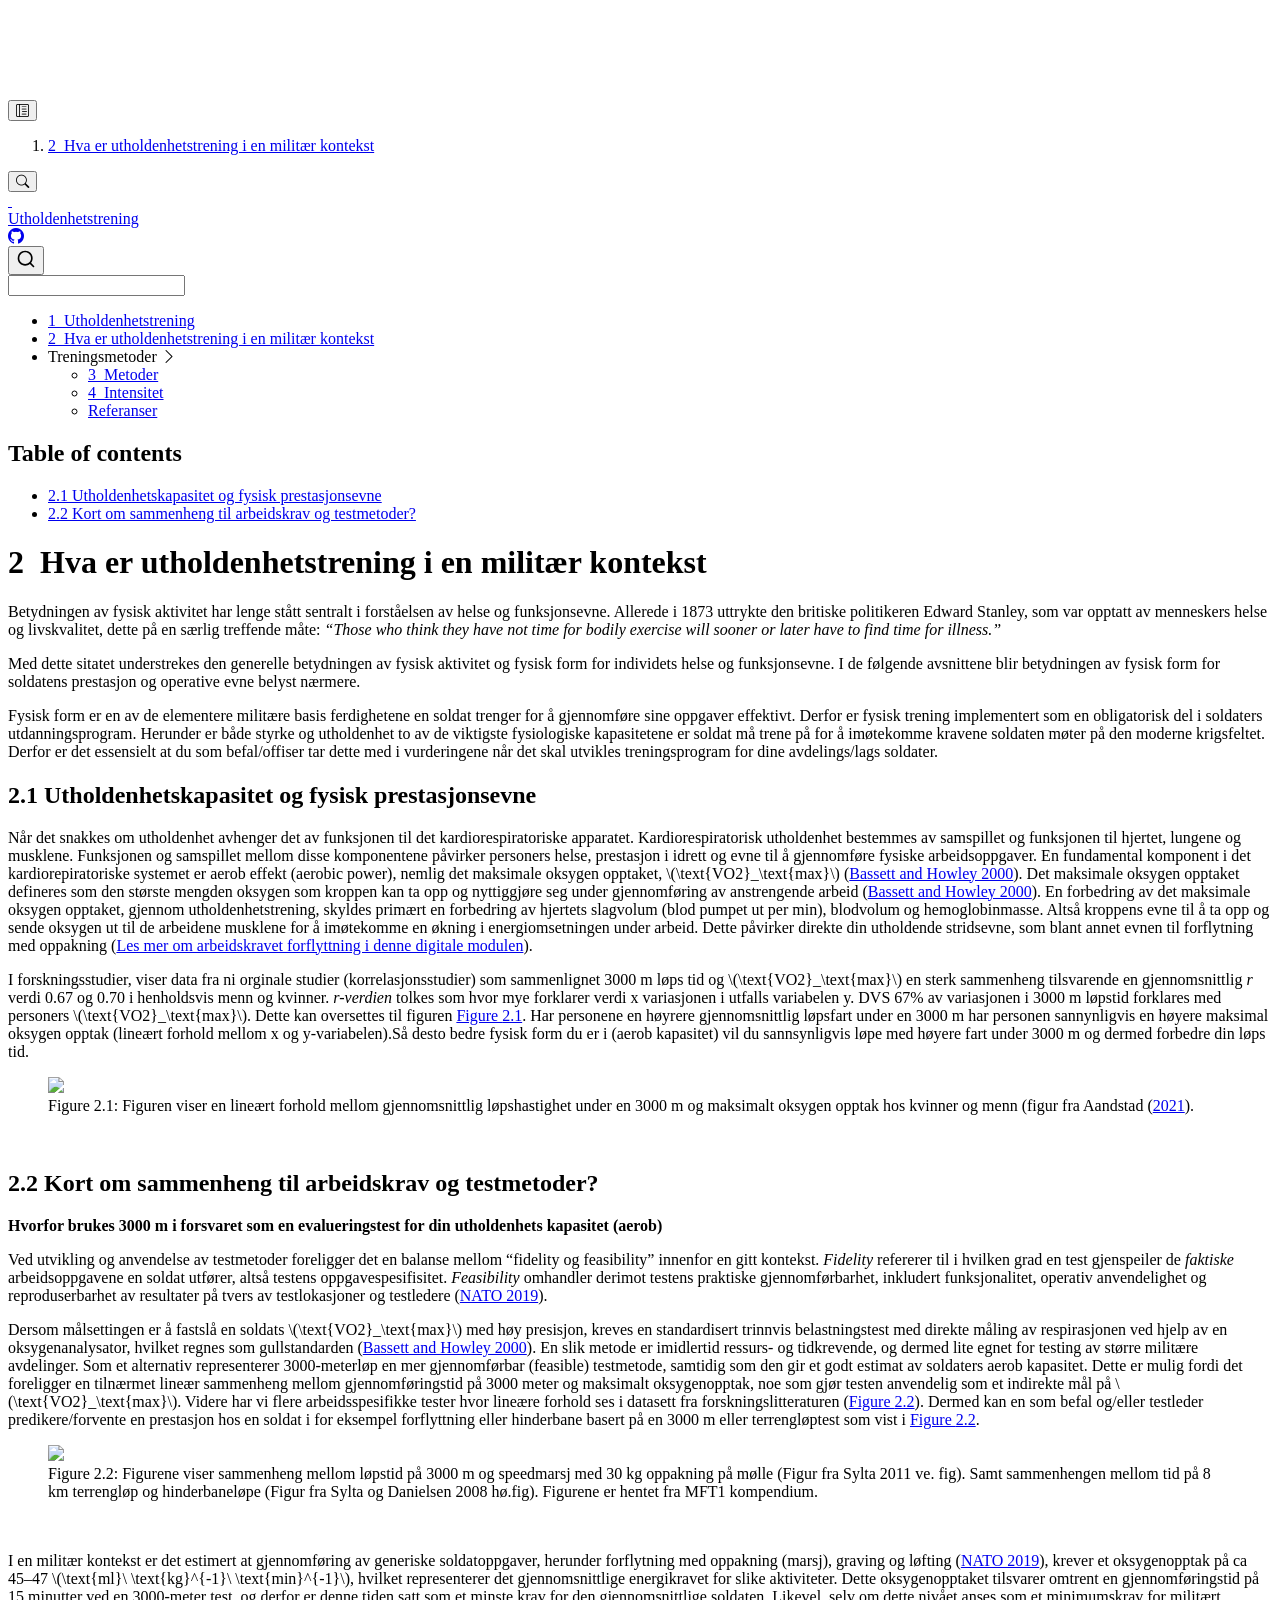
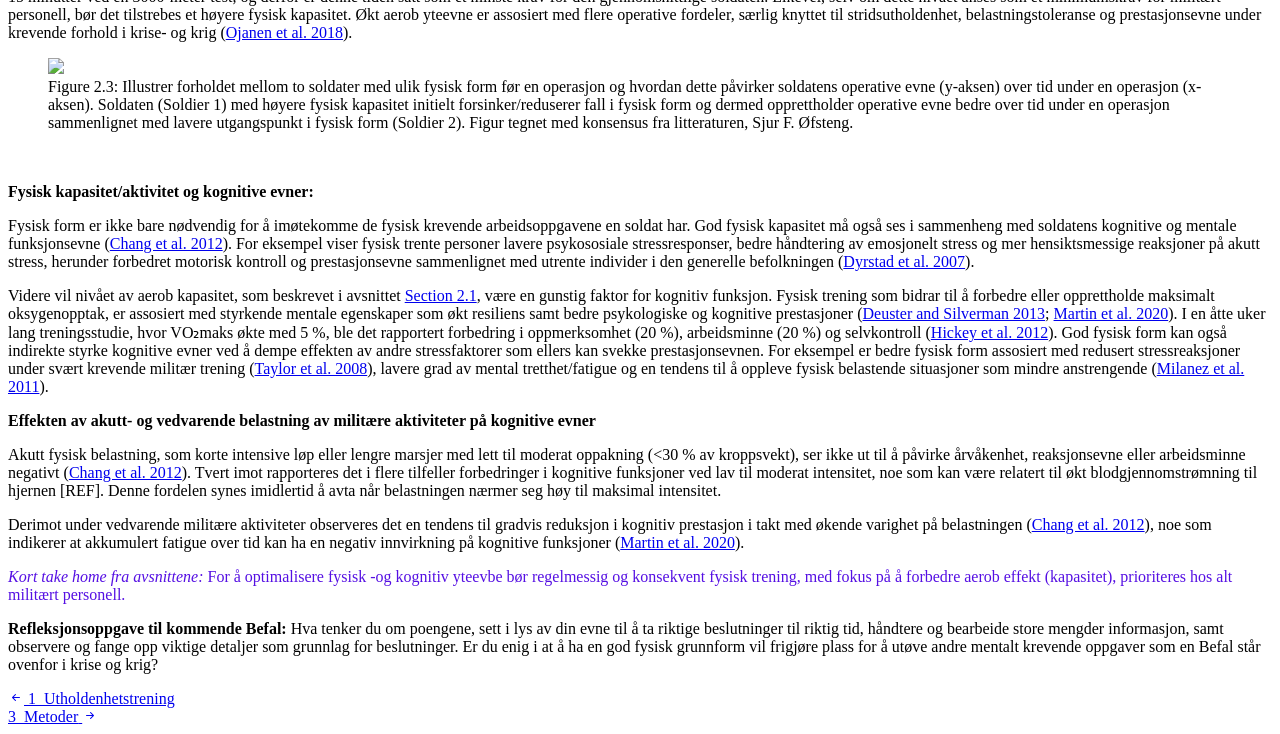
==== commit 27562df7: "update" ====
--- a/_book/01-intro.html
+++ b/_book/01-intro.html
@@ -202,14 +202,14 @@
  <span class="menu-text"><span class="chapter-number">4</span>&nbsp; <span class="chapter-title">Intensitet</span></span></a>
   </div>
 </li>
-      </ul>
-  </li>
-        <li class="sidebar-item">
+          <li class="sidebar-item">
   <div class="sidebar-item-container"> 
   <a href="./99-referanser.html" class="sidebar-item-text sidebar-link">
  <span class="menu-text">Referanser</span></a>
   </div>
 </li>
+      </ul>
+  </li>
     </ul>
     </div>
 </nav>
@@ -247,9 +247,9 @@
 </header>
 
 
-<p>Viktigheten av fysisk aktivitet for mennesket har lenge vært i fokus, og allerede i 1873 uttrykte <em>Edward Stanley</em>, en britisk politiker og opptatt av helse og livskvalitet, dette veldig treffende: <em>“Those who think they have not time for bodily exercise will sooner or later have to find time for illness.”</em></p>
-<p>Med dette sitatet til <em>Stanley</em> er viktigheten for fysisk form for individet generelt satt og mer inngående kunnskap om viktigheten av fysisk form for soldaten vil nå bli beskrevet i avsnittene som følger.</p>
-<p>Fysisk form er en av de militære basis ferdighetene som er elementere for at soldaten skal gjennomføre sine oppgaver effektivt. Derfor er fysisk trening implementert som en obligatorisk del i soldaters utdanningsprogram. Herunder er både styrke og utholdenhet to av de viktigste fysiologiske kapasitetene er soldat må trene på for å imøtekomme kravene soldaten møter på den moderne krigens teater. Derfor er det essensielt at du som befal/offiser tar dette med i vurderingene når treningsprogram utvikles for dine avdelings/lags soldater.</p>
+<p>Betydningen av fysisk aktivitet har lenge stått sentralt i forståelsen av helse og funksjonsevne. Allerede i 1873 uttrykte den britiske politikeren Edward Stanley, som var opptatt av menneskers helse og livskvalitet, dette på en særlig treffende måte: <em>“Those who think they have not time for bodily exercise will sooner or later have to find time for illness.”</em></p>
+<p>Med dette sitatet understrekes den generelle betydningen av fysisk aktivitet og fysisk form for individets helse og funksjonsevne. I de følgende avsnittene blir betydningen av fysisk form for soldatens prestasjon og operative evne belyst nærmere.</p>
+<p>Fysisk form er en av de elementere militære basis ferdighetene en soldat trenger for å gjennomføre sine oppgaver effektivt. Derfor er fysisk trening implementert som en obligatorisk del i soldaters utdanningsprogram. Herunder er både styrke og utholdenhet to av de viktigste fysiologiske kapasitetene er soldat må trene på for å imøtekomme kravene soldaten møter på den moderne krigsfeltet. Derfor er det essensielt at du som befal/offiser tar dette med i vurderingene når det skal utvikles treningsprogram for dine avdelings/lags soldater.</p>
 <section id="sec-endurance" class="level2" data-number="2.1">
 <h2 data-number="2.1" class="anchored" data-anchor-id="sec-endurance"><span class="header-section-number">2.1</span> Utholdenhetskapasitet og fysisk prestasjonsevne</h2>
 <p>Når det snakkes om utholdenhet avhenger det av funksjonen til det kardiorespiratoriske apparatet. Kardiorespiratorisk utholdenhet bestemmes av samspillet og funksjonen til hjertet, lungene og musklene. Funksjonen og samspillet mellom disse komponentene påvirker personers helse, prestasjon i idrett og evne til å gjennomføre fysiske arbeidsoppgaver. En fundamental komponent i det kardiorepiratoriske systemet er aerob effekt (aerobic power), nemlig det maksimale oksygen opptaket, <span class="math inline">\(\text{VO2}_\text{max}\)</span> <span class="citation" data-cites="bassett_2000">(<a href="99-referanser.html#ref-bassett_2000" role="doc-biblioref">Bassett and Howley 2000</a>)</span>. Det maksimale oksygen opptaket defineres som den største mengden oksygen som kroppen kan ta opp og nyttiggjøre seg under gjennomføring av anstrengende arbeid <span class="citation" data-cites="bassett_2000">(<a href="99-referanser.html#ref-bassett_2000" role="doc-biblioref">Bassett and Howley 2000</a>)</span>. En forbedring av det maksimale oksygen opptaket, gjennom utholdenhetstrening, skyldes primært en forbedring av hjertets slagvolum (blod pumpet ut per min), blodvolum og hemoglobinmasse. Altså kroppens evne til å ta opp og sende oksygen ut til de arbeidene musklene for å imøtekomme en økning i energiomsetningen under arbeid. Dette påvirker direkte din utholdende stridsevne, som blant annet evnen til forflytning med oppakning (<a href="https://sjurjo.github.io/mit-load/">Les mer om arbeidskravet forflyttning i denne digitale modulen</a>).</p>
@@ -288,7 +288,7 @@
 </div>
 </div>
 </div>
-<p>I en militær kontekst er det estimert at gjennomføring av generiske soldatoppgaver, herunder forflytning med oppakning (marsj), graving og løfting [REF], krever et oksygenopptak på ca 47–50 <span class="math inline">\(\text{ml}\ \text{kg}^{-1}\ \text{min}^{-1}\)</span>, hvilket representerer det gjennomsnittlige energikravet for slike aktiviteter. Dette oksygenopptaket tilsvarer omtrent en gjennomføringstid på 15 minutter ved en 3000-meter test, og derfor er denne tiden satt som et minste krav for den gjennomsnittlige soldaten. Likevel, selv om dette nivået anses som et minimumskrav for militært personell, bør det tilstrebes et høyere fysisk kapasitet. Økt aerob yteevne er assosiert med flere operative fordeler, særlig knyttet til stridsutholdenhet, belastningstoleranse og prestasjonsevne under krevende forhold i krise- og krig <span class="citation" data-cites="ojanen_2018">(<a href="99-referanser.html#ref-ojanen_2018" role="doc-biblioref">Ojanen et al. 2018</a>)</span>.</p>
+<p>I en militær kontekst er det estimert at gjennomføring av generiske soldatoppgaver, herunder forflytning med oppakning (marsj), graving og løfting <span class="citation" data-cites="nato_2019">(<a href="99-referanser.html#ref-nato_2019" role="doc-biblioref">NATO 2019</a>)</span>, krever et oksygenopptak på ca 45–47 <span class="math inline">\(\text{ml}\ \text{kg}^{-1}\ \text{min}^{-1}\)</span>, hvilket representerer det gjennomsnittlige energikravet for slike aktiviteter. Dette oksygenopptaket tilsvarer omtrent en gjennomføringstid på 15 minutter ved en 3000-meter test, og derfor er denne tiden satt som et minste krav for den gjennomsnittlige soldaten. Likevel, selv om dette nivået anses som et minimumskrav for militært personell, bør det tilstrebes et høyere fysisk kapasitet. Økt aerob yteevne er assosiert med flere operative fordeler, særlig knyttet til stridsutholdenhet, belastningstoleranse og prestasjonsevne under krevende forhold i krise- og krig <span class="citation" data-cites="ojanen_2018">(<a href="99-referanser.html#ref-ojanen_2018" role="doc-biblioref">Ojanen et al. 2018</a>)</span>.</p>
 <div class="cell">
 <div class="cell-output-display">
 <div id="fig-drop" class="quarto-float quarto-figure quarto-figure-center anchored">
@@ -305,12 +305,12 @@
 </div>
 <p><strong>Fysisk kapasitet/aktivitet og kognitive evner:</strong></p>
 <p>Fysisk form er ikke bare nødvendig for å imøtekomme de fysisk krevende arbeidsoppgavene en soldat har. God fysisk kapasitet må også ses i sammenheng med soldatens kognitive og mentale funksjonsevne <span class="citation" data-cites="chang_2012">(<a href="99-referanser.html#ref-chang_2012" role="doc-biblioref">Chang et al. 2012</a>)</span>. For eksempel viser fysisk trente personer lavere psykososiale stressresponser, bedre håndtering av emosjonelt stress og mer hensiktsmessige reaksjoner på akutt stress, herunder forbedret motorisk kontroll og prestasjonsevne sammenlignet med utrente individer i den generelle befolkningen <span class="citation" data-cites="dyrstad_2007">(<a href="99-referanser.html#ref-dyrstad_2007" role="doc-biblioref">Dyrstad et al. 2007</a>)</span>.</p>
-<p>Videre vil nivået av aerob kapasitet, som beskrevet i avsnittet <a href="#sec-endurance" class="quarto-xref"><span>Section 2.1</span></a>, være en gunstig faktor for kognitiv funksjon. Fysisk trening som bidrar til å forbedre eller opprettholde maksimalt oksygenopptak, er assosiert med styrkende mentale egenskaper som økt resiliens samt bedre psykologiske og kognitive prestasjoner <span class="citation" data-cites="deuster_2013 martin_2020">(<a href="99-referanser.html#ref-deuster_2013" role="doc-biblioref">Deuster and Silverman 2013</a>; <a href="99-referanser.html#ref-martin_2020" role="doc-biblioref">Martin et al. 2020</a>)</span>. I en åtte uker lang treningsstudie, hvor VO₂maks økte med 5 %, ble det rapportert forbedring i oppmerksomhet (20 %), arbeidsminne (20 %) og selvkontroll <span class="citation" data-cites="hickey_2012">(<a href="99-referanser.html#ref-hickey_2012" role="doc-biblioref">Hickey et al. 2012</a>)</span>. . God fysisk form kan også indirekte styrke kognitive evner ved å dempe effekten av andre stressfaktorer som ellers kan svekke prestasjonsevnen. For eksempel er bedre fysisk form assosiert med redusert stressreaksjoner under svært krevende militær trening <span class="citation" data-cites="taylor_2008">(<a href="99-referanser.html#ref-taylor_2008" role="doc-biblioref">Taylor et al. 2008</a>)</span>, lavere grad av mental tretthet/fatigue og en tendens til å oppleve fysisk belastende situasjoner som mindre anstrengende <span class="citation" data-cites="milanez_2011">(<a href="99-referanser.html#ref-milanez_2011" role="doc-biblioref">Milanez et al. 2011</a>)</span>.</p>
-<p><strong>Akutt og vedvarende belastning av militære aktiviteter</strong></p>
+<p>Videre vil nivået av aerob kapasitet, som beskrevet i avsnittet <a href="#sec-endurance" class="quarto-xref"><span>Section 2.1</span></a>, være en gunstig faktor for kognitiv funksjon. Fysisk trening som bidrar til å forbedre eller opprettholde maksimalt oksygenopptak, er assosiert med styrkende mentale egenskaper som økt resiliens samt bedre psykologiske og kognitive prestasjoner <span class="citation" data-cites="deuster_2013 martin_2020">(<a href="99-referanser.html#ref-deuster_2013" role="doc-biblioref">Deuster and Silverman 2013</a>; <a href="99-referanser.html#ref-martin_2020" role="doc-biblioref">Martin et al. 2020</a>)</span>. I en åtte uker lang treningsstudie, hvor VO₂maks økte med 5 %, ble det rapportert forbedring i oppmerksomhet (20 %), arbeidsminne (20 %) og selvkontroll <span class="citation" data-cites="hickey_2012">(<a href="99-referanser.html#ref-hickey_2012" role="doc-biblioref">Hickey et al. 2012</a>)</span>. God fysisk form kan også indirekte styrke kognitive evner ved å dempe effekten av andre stressfaktorer som ellers kan svekke prestasjonsevnen. For eksempel er bedre fysisk form assosiert med redusert stressreaksjoner under svært krevende militær trening <span class="citation" data-cites="taylor_2008">(<a href="99-referanser.html#ref-taylor_2008" role="doc-biblioref">Taylor et al. 2008</a>)</span>, lavere grad av mental tretthet/fatigue og en tendens til å oppleve fysisk belastende situasjoner som mindre anstrengende <span class="citation" data-cites="milanez_2011">(<a href="99-referanser.html#ref-milanez_2011" role="doc-biblioref">Milanez et al. 2011</a>)</span>.</p>
+<p><strong>Effekten av akutt- og vedvarende belastning av militære aktiviteter på kognitive evner</strong></p>
 <p>Akutt fysisk belastning, som korte intensive løp eller lengre marsjer med lett til moderat oppakning (&lt;30 % av kroppsvekt), ser ikke ut til å påvirke årvåkenhet, reaksjonsevne eller arbeidsminne negativt <span class="citation" data-cites="chang_2012">(<a href="99-referanser.html#ref-chang_2012" role="doc-biblioref">Chang et al. 2012</a>)</span>. Tvert imot rapporteres det i flere tilfeller forbedringer i kognitive funksjoner ved lav til moderat intensitet, noe som kan være relatert til økt blodgjennomstrømning til hjernen [REF]. Denne fordelen synes imidlertid å avta når belastningen nærmer seg høy til maksimal intensitet.</p>
-<p>Under vedvarende militære aktiviteter observeres derimot en tendens til gradvis reduksjon i kognitiv prestasjon i takt med økende varighet av belastningen <span class="citation" data-cites="chang_2012">(<a href="99-referanser.html#ref-chang_2012" role="doc-biblioref">Chang et al. 2012</a>)</span>, noe som indikerer at akkumulert fatigue over tid kan ha en negativ innvirkning på kognitive funksjoner <span class="citation" data-cites="martin_2020">(<a href="99-referanser.html#ref-martin_2020" role="doc-biblioref">Martin et al. 2020</a>)</span>.</p>
-<p><span style="color:#550fe3;"><em>Kort take home:</em> For å optimalisere kognitiv ytelse bør regelmessig og konsekvent fysisk trening, med fokus på å forbedre aerob effekt (kapasitet), prioriteres hos alt militært personell.</span></p>
-<p><strong>Refleksjonsoppgave til Befalen in class :</strong> Hva tenker du om dette sett i lys av dine evne til å ta riktig beslutninger til riktig tid, prosessere mye informasjon og kunne observere/ta inn viktige detaljer for din beslutning, akutt reaksjonsevne under for eksempel ild og bevegelse situasjoner?</p>
+<p>Derimot under vedvarende militære aktiviteter observeres det en tendens til gradvis reduksjon i kognitiv prestasjon i takt med økende varighet på belastningen <span class="citation" data-cites="chang_2012">(<a href="99-referanser.html#ref-chang_2012" role="doc-biblioref">Chang et al. 2012</a>)</span>, noe som indikerer at akkumulert fatigue over tid kan ha en negativ innvirkning på kognitive funksjoner <span class="citation" data-cites="martin_2020">(<a href="99-referanser.html#ref-martin_2020" role="doc-biblioref">Martin et al. 2020</a>)</span>.</p>
+<p><span style="color:#550fe3;"><em>Kort take home fra avsnittene:</em> For å optimalisere fysisk -og kognitiv yteevbe bør regelmessig og konsekvent fysisk trening, med fokus på å forbedre aerob effekt (kapasitet), prioriteres hos alt militært personell.</span></p>
+<p><strong>Refleksjonsoppgave til kommende Befal:</strong> Hva tenker du om poengene, sett i lys av din evne til å ta riktige beslutninger til riktig tid, håndtere og bearbeide store mengder informasjon, samt observere og fange opp viktige detaljer som grunnlag for beslutninger. Er du enig i at å ha en god fysisk grunnform vil frigjøre plass for å utøve andre mentalt krevende oppgaver som en Befal står ovenfor i krise og krig?</p>
 
 
 <div id="refs" class="references csl-bib-body hanging-indent" role="list" style="display: none">
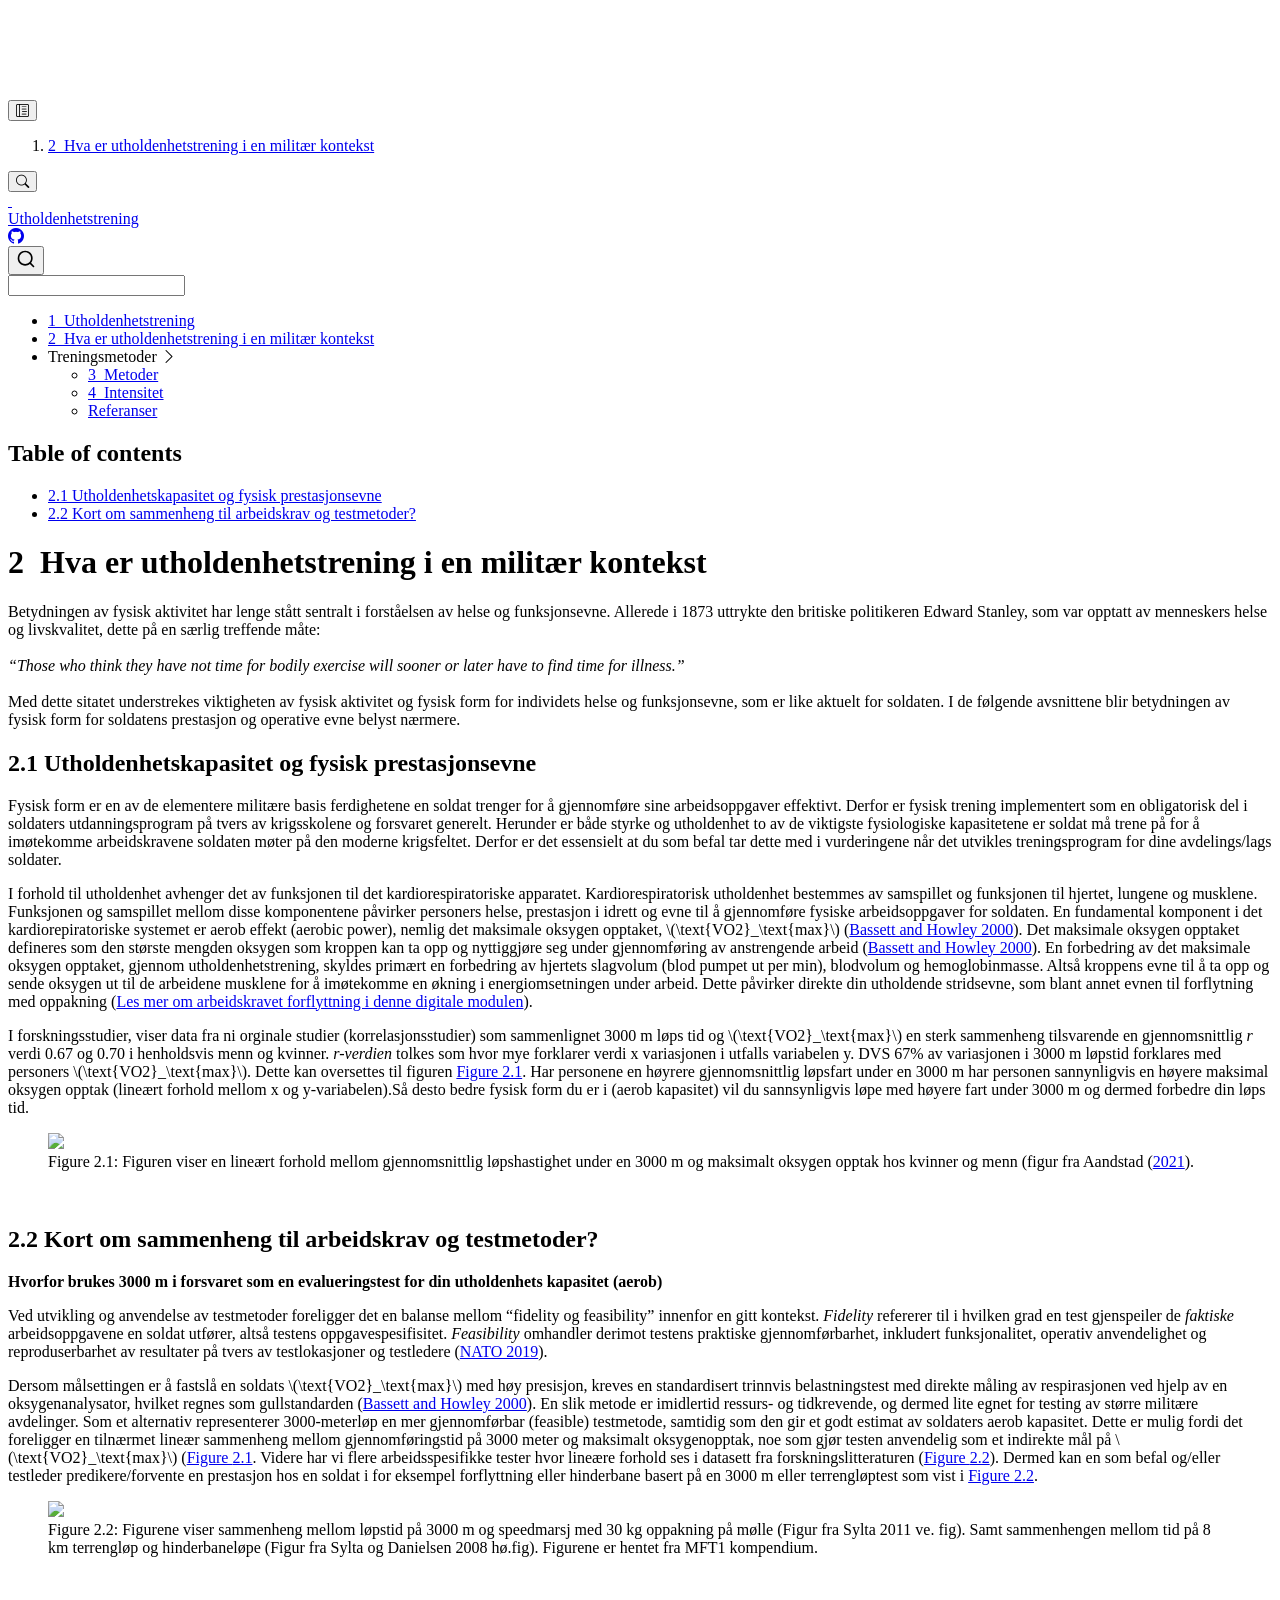
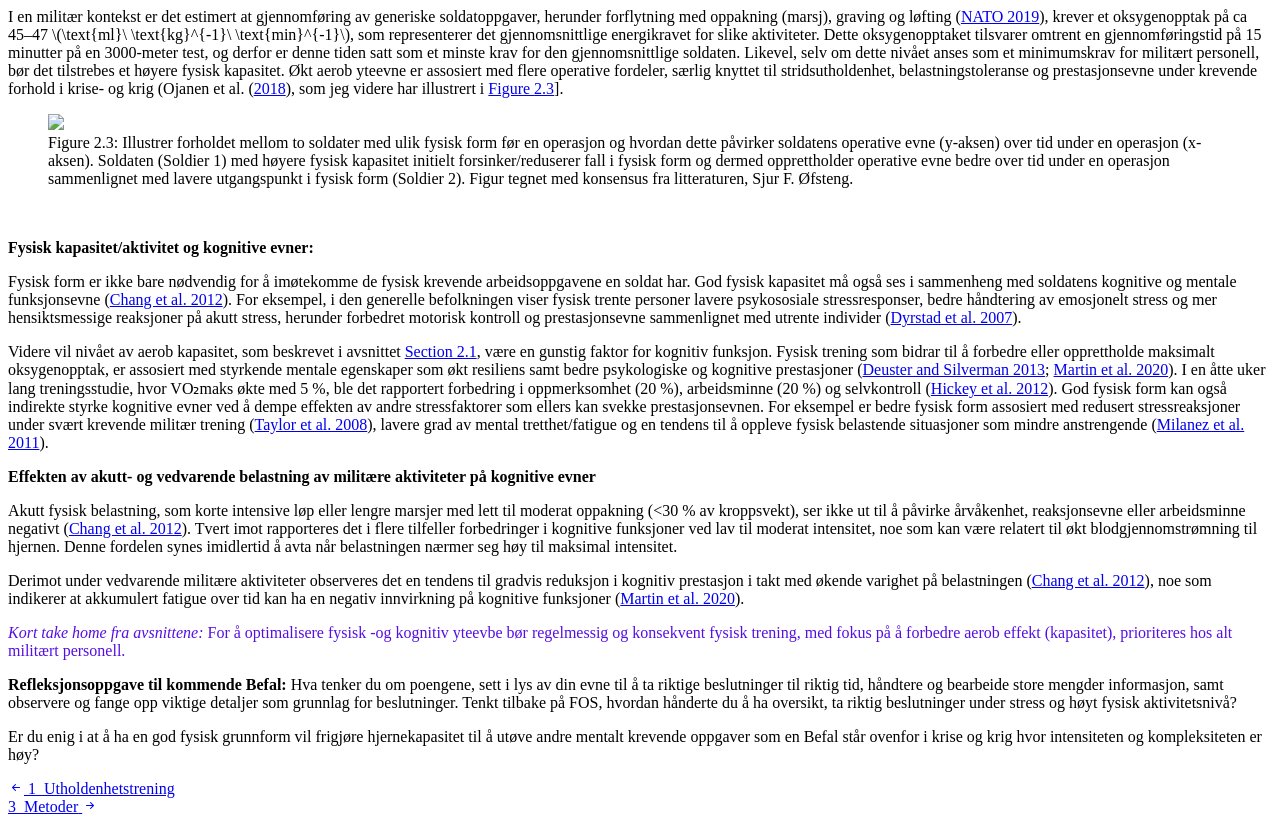
==== commit 58aa0d11: "update for pub" ====
--- a/_book/01-intro.html
+++ b/_book/01-intro.html
@@ -2,7 +2,7 @@
 <html xmlns="http://www.w3.org/1999/xhtml" lang="en" xml:lang="en"><head>
 
 <meta charset="utf-8">
-<meta name="generator" content="quarto-1.9.36">
+<meta name="generator" content="quarto-1.9.38">
 
 <meta name="viewport" content="width=device-width, initial-scale=1.0, user-scalable=yes">
 
@@ -60,9 +60,9 @@
 <script src="site_libs/quarto-html/tippy.umd.min.js"></script>
 <script src="site_libs/quarto-html/anchor.min.js"></script>
 <link href="site_libs/quarto-html/tippy.css" rel="stylesheet">
-<link href="site_libs/quarto-html/quarto-syntax-highlighting-845c23b38eaddc0f92fda52bfe77a8c8.css" rel="stylesheet" class="quarto-color-scheme" id="quarto-text-highlighting-styles">
-<link href="site_libs/quarto-html/quarto-syntax-highlighting-dark-f418161beb48e0141c760e455f12af2c.css" rel="stylesheet" class="quarto-color-scheme quarto-color-alternate" id="quarto-text-highlighting-styles">
-<link href="site_libs/quarto-html/quarto-syntax-highlighting-845c23b38eaddc0f92fda52bfe77a8c8.css" rel="stylesheet" class="quarto-color-scheme-extra" id="quarto-text-highlighting-styles">
+<link href="site_libs/quarto-html/quarto-syntax-highlighting-15634bcf2e68342d4ad2dfa704d543f6.css" rel="stylesheet" class="quarto-color-scheme" id="quarto-text-highlighting-styles">
+<link href="site_libs/quarto-html/quarto-syntax-highlighting-dark-0a6b7249c26820e032cb0bd839ff02b1.css" rel="stylesheet" class="quarto-color-scheme quarto-color-alternate" id="quarto-text-highlighting-styles">
+<link href="site_libs/quarto-html/quarto-syntax-highlighting-15634bcf2e68342d4ad2dfa704d543f6.css" rel="stylesheet" class="quarto-color-scheme-extra" id="quarto-text-highlighting-styles">
 <script src="site_libs/bootstrap/bootstrap.min.js"></script>
 <link href="site_libs/bootstrap/bootstrap-icons.css" rel="stylesheet">
 <link href="site_libs/bootstrap/bootstrap-7be82edad8b600556f6597368a85e3d1.min.css" rel="stylesheet" append-hash="true" class="quarto-color-scheme" id="quarto-bootstrap" data-mode="light">
@@ -247,12 +247,11 @@
 </header>
 
 
-<p>Betydningen av fysisk aktivitet har lenge stått sentralt i forståelsen av helse og funksjonsevne. Allerede i 1873 uttrykte den britiske politikeren Edward Stanley, som var opptatt av menneskers helse og livskvalitet, dette på en særlig treffende måte: <em>“Those who think they have not time for bodily exercise will sooner or later have to find time for illness.”</em></p>
-<p>Med dette sitatet understrekes den generelle betydningen av fysisk aktivitet og fysisk form for individets helse og funksjonsevne. I de følgende avsnittene blir betydningen av fysisk form for soldatens prestasjon og operative evne belyst nærmere.</p>
-<p>Fysisk form er en av de elementere militære basis ferdighetene en soldat trenger for å gjennomføre sine oppgaver effektivt. Derfor er fysisk trening implementert som en obligatorisk del i soldaters utdanningsprogram. Herunder er både styrke og utholdenhet to av de viktigste fysiologiske kapasitetene er soldat må trene på for å imøtekomme kravene soldaten møter på den moderne krigsfeltet. Derfor er det essensielt at du som befal/offiser tar dette med i vurderingene når det skal utvikles treningsprogram for dine avdelings/lags soldater.</p>
+<p>Betydningen av fysisk aktivitet har lenge stått sentralt i forståelsen av helse og funksjonsevne. Allerede i 1873 uttrykte den britiske politikeren Edward Stanley, som var opptatt av menneskers helse og livskvalitet, dette på en særlig treffende måte: <br> <br> <em>“Those who think they have not time for bodily exercise will sooner or later have to find time for illness.”</em> <br> <br> Med dette sitatet understrekes viktigheten av fysisk aktivitet og fysisk form for individets helse og funksjonsevne, som er like aktuelt for soldaten. I de følgende avsnittene blir betydningen av fysisk form for soldatens prestasjon og operative evne belyst nærmere.</p>
 <section id="sec-endurance" class="level2" data-number="2.1">
 <h2 data-number="2.1" class="anchored" data-anchor-id="sec-endurance"><span class="header-section-number">2.1</span> Utholdenhetskapasitet og fysisk prestasjonsevne</h2>
-<p>Når det snakkes om utholdenhet avhenger det av funksjonen til det kardiorespiratoriske apparatet. Kardiorespiratorisk utholdenhet bestemmes av samspillet og funksjonen til hjertet, lungene og musklene. Funksjonen og samspillet mellom disse komponentene påvirker personers helse, prestasjon i idrett og evne til å gjennomføre fysiske arbeidsoppgaver. En fundamental komponent i det kardiorepiratoriske systemet er aerob effekt (aerobic power), nemlig det maksimale oksygen opptaket, <span class="math inline">\(\text{VO2}_\text{max}\)</span> <span class="citation" data-cites="bassett_2000">(<a href="99-referanser.html#ref-bassett_2000" role="doc-biblioref">Bassett and Howley 2000</a>)</span>. Det maksimale oksygen opptaket defineres som den største mengden oksygen som kroppen kan ta opp og nyttiggjøre seg under gjennomføring av anstrengende arbeid <span class="citation" data-cites="bassett_2000">(<a href="99-referanser.html#ref-bassett_2000" role="doc-biblioref">Bassett and Howley 2000</a>)</span>. En forbedring av det maksimale oksygen opptaket, gjennom utholdenhetstrening, skyldes primært en forbedring av hjertets slagvolum (blod pumpet ut per min), blodvolum og hemoglobinmasse. Altså kroppens evne til å ta opp og sende oksygen ut til de arbeidene musklene for å imøtekomme en økning i energiomsetningen under arbeid. Dette påvirker direkte din utholdende stridsevne, som blant annet evnen til forflytning med oppakning (<a href="https://sjurjo.github.io/mit-load/">Les mer om arbeidskravet forflyttning i denne digitale modulen</a>).</p>
+<p>Fysisk form er en av de elementere militære basis ferdighetene en soldat trenger for å gjennomføre sine arbeidsoppgaver effektivt. Derfor er fysisk trening implementert som en obligatorisk del i soldaters utdanningsprogram på tvers av krigsskolene og forsvaret generelt. Herunder er både styrke og utholdenhet to av de viktigste fysiologiske kapasitetene er soldat må trene på for å imøtekomme arbeidskravene soldaten møter på den moderne krigsfeltet. Derfor er det essensielt at du som befal tar dette med i vurderingene når det utvikles treningsprogram for dine avdelings/lags soldater.</p>
+<p>I forhold til utholdenhet avhenger det av funksjonen til det kardiorespiratoriske apparatet. Kardiorespiratorisk utholdenhet bestemmes av samspillet og funksjonen til hjertet, lungene og musklene. Funksjonen og samspillet mellom disse komponentene påvirker personers helse, prestasjon i idrett og evne til å gjennomføre fysiske arbeidsoppgaver for soldaten. En fundamental komponent i det kardiorepiratoriske systemet er aerob effekt (aerobic power), nemlig det maksimale oksygen opptaket, <span class="math inline">\(\text{VO2}_\text{max}\)</span> <span class="citation" data-cites="bassett_2000">(<a href="99-referanser.html#ref-bassett_2000" role="doc-biblioref">Bassett and Howley 2000</a>)</span>. Det maksimale oksygen opptaket defineres som den største mengden oksygen som kroppen kan ta opp og nyttiggjøre seg under gjennomføring av anstrengende arbeid <span class="citation" data-cites="bassett_2000">(<a href="99-referanser.html#ref-bassett_2000" role="doc-biblioref">Bassett and Howley 2000</a>)</span>. En forbedring av det maksimale oksygen opptaket, gjennom utholdenhetstrening, skyldes primært en forbedring av hjertets slagvolum (blod pumpet ut per min), blodvolum og hemoglobinmasse. Altså kroppens evne til å ta opp og sende oksygen ut til de arbeidene musklene for å imøtekomme en økning i energiomsetningen under arbeid. Dette påvirker direkte din utholdende stridsevne, som blant annet evnen til forflytning med oppakning (<a href="https://sjurjo.github.io/mit-load/">Les mer om arbeidskravet forflyttning i denne digitale modulen</a>).</p>
 <p>I forskningsstudier, viser data fra ni orginale studier (korrelasjonsstudier) som sammenlignet 3000 m løps tid og <span class="math inline">\(\text{VO2}_\text{max}\)</span> en sterk sammenheng tilsvarende en gjennomsnittlig <em>r</em> verdi 0.67 og 0.70 i henholdsvis menn og kvinner. <em>r-verdien</em> tolkes som hvor mye forklarer verdi x variasjonen i utfalls variabelen y. DVS 67% av variasjonen i 3000 m løpstid forklares med personers <span class="math inline">\(\text{VO2}_\text{max}\)</span>. Dette kan oversettes til figuren <a href="#fig-o2plot" class="quarto-xref">Figure&nbsp;<span>2.1</span></a>. Har personene en høyrere gjennomsnittlig løpsfart under en 3000 m har personen sannynligvis en høyere maksimal oksygen opptak (lineært forhold mellom x og y-variabelen).Så desto bedre fysisk form du er i (aerob kapasitet) vil du sannsynligvis løpe med høyere fart under 3000 m og dermed forbedre din løps tid.</p>
 <div class="cell">
 <div class="cell-output-display">
@@ -273,7 +272,7 @@
 <h2 data-number="2.2" class="anchored" data-anchor-id="kort-om-sammenheng-til-arbeidskrav-og-testmetoder"><span class="header-section-number">2.2</span> Kort om sammenheng til arbeidskrav og testmetoder?</h2>
 <p><strong>Hvorfor brukes 3000 m i forsvaret som en evalueringstest for din utholdenhets kapasitet (aerob)</strong></p>
 <p>Ved utvikling og anvendelse av testmetoder foreligger det en balanse mellom “fidelity og feasibility” innenfor en gitt kontekst. <em>Fidelity</em> refererer til i hvilken grad en test gjenspeiler de <em>faktiske</em> arbeidsoppgavene en soldat utfører, altså testens oppgavespesifisitet. <em>Feasibility</em> omhandler derimot testens praktiske gjennomførbarhet, inkludert funksjonalitet, operativ anvendelighet og reproduserbarhet av resultater på tvers av testlokasjoner og testledere <span class="citation" data-cites="nato_2019">(<a href="99-referanser.html#ref-nato_2019" role="doc-biblioref">NATO 2019</a>)</span>.</p>
-<p>Dersom målsettingen er å fastslå en soldats <span class="math inline">\(\text{VO2}_\text{max}\)</span> med høy presisjon, kreves en standardisert trinnvis belastningstest med direkte måling av respirasjonen ved hjelp av en oksygenanalysator, hvilket regnes som gullstandarden <span class="citation" data-cites="bassett_2000">(<a href="99-referanser.html#ref-bassett_2000" role="doc-biblioref">Bassett and Howley 2000</a>)</span>. En slik metode er imidlertid ressurs- og tidkrevende, og dermed lite egnet for testing av større militære avdelinger. Som et alternativ representerer 3000-meterløp en mer gjennomførbar (feasible) testmetode, samtidig som den gir et godt estimat av soldaters aerob kapasitet. Dette er mulig fordi det foreligger en tilnærmet lineær sammenheng mellom gjennomføringstid på 3000 meter og maksimalt oksygenopptak, noe som gjør testen anvendelig som et indirekte mål på <span class="math inline">\(\text{VO2}_\text{max}\)</span>. Videre har vi flere arbeidsspesifikke tester hvor lineære forhold ses i datasett fra forskningslitteraturen (<a href="#fig-merge" class="quarto-xref">Figure&nbsp;<span>2.2</span></a>). Dermed kan en som befal og/eller testleder predikere/forvente en prestasjon hos en soldat i for eksempel forflyttning eller hinderbane basert på en 3000 m eller terrengløptest som vist i <a href="#fig-merge" class="quarto-xref">Figure&nbsp;<span>2.2</span></a>.</p>
+<p>Dersom målsettingen er å fastslå en soldats <span class="math inline">\(\text{VO2}_\text{max}\)</span> med høy presisjon, kreves en standardisert trinnvis belastningstest med direkte måling av respirasjonen ved hjelp av en oksygenanalysator, hvilket regnes som gullstandarden <span class="citation" data-cites="bassett_2000">(<a href="99-referanser.html#ref-bassett_2000" role="doc-biblioref">Bassett and Howley 2000</a>)</span>. En slik metode er imidlertid ressurs- og tidkrevende, og dermed lite egnet for testing av større militære avdelinger. Som et alternativ representerer 3000-meterløp en mer gjennomførbar (feasible) testmetode, samtidig som den gir et godt estimat av soldaters aerob kapasitet. Dette er mulig fordi det foreligger en tilnærmet lineær sammenheng mellom gjennomføringstid på 3000 meter og maksimalt oksygenopptak, noe som gjør testen anvendelig som et indirekte mål på <span class="math inline">\(\text{VO2}_\text{max}\)</span> (<a href="#fig-o2plot" class="quarto-xref">Figure&nbsp;<span>2.1</span></a>. Videre har vi flere arbeidsspesifikke tester hvor lineære forhold ses i datasett fra forskningslitteraturen (<a href="#fig-merge" class="quarto-xref">Figure&nbsp;<span>2.2</span></a>). Dermed kan en som befal og/eller testleder predikere/forvente en prestasjon hos en soldat i for eksempel forflyttning eller hinderbane basert på en 3000 m eller terrengløptest som vist i <a href="#fig-merge" class="quarto-xref">Figure&nbsp;<span>2.2</span></a>.</p>
 <div class="cell">
 <div class="cell-output-display">
 <div id="fig-merge" class="quarto-float quarto-figure quarto-figure-center anchored">
@@ -288,7 +287,7 @@
 </div>
 </div>
 </div>
-<p>I en militær kontekst er det estimert at gjennomføring av generiske soldatoppgaver, herunder forflytning med oppakning (marsj), graving og løfting <span class="citation" data-cites="nato_2019">(<a href="99-referanser.html#ref-nato_2019" role="doc-biblioref">NATO 2019</a>)</span>, krever et oksygenopptak på ca 45–47 <span class="math inline">\(\text{ml}\ \text{kg}^{-1}\ \text{min}^{-1}\)</span>, hvilket representerer det gjennomsnittlige energikravet for slike aktiviteter. Dette oksygenopptaket tilsvarer omtrent en gjennomføringstid på 15 minutter ved en 3000-meter test, og derfor er denne tiden satt som et minste krav for den gjennomsnittlige soldaten. Likevel, selv om dette nivået anses som et minimumskrav for militært personell, bør det tilstrebes et høyere fysisk kapasitet. Økt aerob yteevne er assosiert med flere operative fordeler, særlig knyttet til stridsutholdenhet, belastningstoleranse og prestasjonsevne under krevende forhold i krise- og krig <span class="citation" data-cites="ojanen_2018">(<a href="99-referanser.html#ref-ojanen_2018" role="doc-biblioref">Ojanen et al. 2018</a>)</span>.</p>
+<p>I en militær kontekst er det estimert at gjennomføring av generiske soldatoppgaver, herunder forflytning med oppakning (marsj), graving og løfting <span class="citation" data-cites="nato_2019">(<a href="99-referanser.html#ref-nato_2019" role="doc-biblioref">NATO 2019</a>)</span>, krever et oksygenopptak på ca 45–47 <span class="math inline">\(\text{ml}\ \text{kg}^{-1}\ \text{min}^{-1}\)</span>, som representerer det gjennomsnittlige energikravet for slike aktiviteter. Dette oksygenopptaket tilsvarer omtrent en gjennomføringstid på 15 minutter på en 3000-meter test, og derfor er denne tiden satt som et minste krav for den gjennomsnittlige soldaten. Likevel, selv om dette nivået anses som et minimumskrav for militært personell, bør det tilstrebes et høyere fysisk kapasitet. Økt aerob yteevne er assosiert med flere operative fordeler, særlig knyttet til stridsutholdenhet, belastningstoleranse og prestasjonsevne under krevende forhold i krise- og krig (<span class="citation" data-cites="ojanen_2018">Ojanen et al. (<a href="99-referanser.html#ref-ojanen_2018" role="doc-biblioref">2018</a>)</span>, som jeg videre har illustrert i <a href="#fig-drop" class="quarto-xref">Figure&nbsp;<span>2.3</span></a>].</p>
 <div class="cell">
 <div class="cell-output-display">
 <div id="fig-drop" class="quarto-float quarto-figure quarto-figure-center anchored">
@@ -304,13 +303,14 @@
 </div>
 </div>
 <p><strong>Fysisk kapasitet/aktivitet og kognitive evner:</strong></p>
-<p>Fysisk form er ikke bare nødvendig for å imøtekomme de fysisk krevende arbeidsoppgavene en soldat har. God fysisk kapasitet må også ses i sammenheng med soldatens kognitive og mentale funksjonsevne <span class="citation" data-cites="chang_2012">(<a href="99-referanser.html#ref-chang_2012" role="doc-biblioref">Chang et al. 2012</a>)</span>. For eksempel viser fysisk trente personer lavere psykososiale stressresponser, bedre håndtering av emosjonelt stress og mer hensiktsmessige reaksjoner på akutt stress, herunder forbedret motorisk kontroll og prestasjonsevne sammenlignet med utrente individer i den generelle befolkningen <span class="citation" data-cites="dyrstad_2007">(<a href="99-referanser.html#ref-dyrstad_2007" role="doc-biblioref">Dyrstad et al. 2007</a>)</span>.</p>
+<p>Fysisk form er ikke bare nødvendig for å imøtekomme de fysisk krevende arbeidsoppgavene en soldat har. God fysisk kapasitet må også ses i sammenheng med soldatens kognitive og mentale funksjonsevne <span class="citation" data-cites="chang_2012">(<a href="99-referanser.html#ref-chang_2012" role="doc-biblioref">Chang et al. 2012</a>)</span>. For eksempel, i den generelle befolkningen viser fysisk trente personer lavere psykososiale stressresponser, bedre håndtering av emosjonelt stress og mer hensiktsmessige reaksjoner på akutt stress, herunder forbedret motorisk kontroll og prestasjonsevne sammenlignet med utrente individer <span class="citation" data-cites="dyrstad_2007">(<a href="99-referanser.html#ref-dyrstad_2007" role="doc-biblioref">Dyrstad et al. 2007</a>)</span>.</p>
 <p>Videre vil nivået av aerob kapasitet, som beskrevet i avsnittet <a href="#sec-endurance" class="quarto-xref"><span>Section 2.1</span></a>, være en gunstig faktor for kognitiv funksjon. Fysisk trening som bidrar til å forbedre eller opprettholde maksimalt oksygenopptak, er assosiert med styrkende mentale egenskaper som økt resiliens samt bedre psykologiske og kognitive prestasjoner <span class="citation" data-cites="deuster_2013 martin_2020">(<a href="99-referanser.html#ref-deuster_2013" role="doc-biblioref">Deuster and Silverman 2013</a>; <a href="99-referanser.html#ref-martin_2020" role="doc-biblioref">Martin et al. 2020</a>)</span>. I en åtte uker lang treningsstudie, hvor VO₂maks økte med 5 %, ble det rapportert forbedring i oppmerksomhet (20 %), arbeidsminne (20 %) og selvkontroll <span class="citation" data-cites="hickey_2012">(<a href="99-referanser.html#ref-hickey_2012" role="doc-biblioref">Hickey et al. 2012</a>)</span>. God fysisk form kan også indirekte styrke kognitive evner ved å dempe effekten av andre stressfaktorer som ellers kan svekke prestasjonsevnen. For eksempel er bedre fysisk form assosiert med redusert stressreaksjoner under svært krevende militær trening <span class="citation" data-cites="taylor_2008">(<a href="99-referanser.html#ref-taylor_2008" role="doc-biblioref">Taylor et al. 2008</a>)</span>, lavere grad av mental tretthet/fatigue og en tendens til å oppleve fysisk belastende situasjoner som mindre anstrengende <span class="citation" data-cites="milanez_2011">(<a href="99-referanser.html#ref-milanez_2011" role="doc-biblioref">Milanez et al. 2011</a>)</span>.</p>
 <p><strong>Effekten av akutt- og vedvarende belastning av militære aktiviteter på kognitive evner</strong></p>
-<p>Akutt fysisk belastning, som korte intensive løp eller lengre marsjer med lett til moderat oppakning (&lt;30 % av kroppsvekt), ser ikke ut til å påvirke årvåkenhet, reaksjonsevne eller arbeidsminne negativt <span class="citation" data-cites="chang_2012">(<a href="99-referanser.html#ref-chang_2012" role="doc-biblioref">Chang et al. 2012</a>)</span>. Tvert imot rapporteres det i flere tilfeller forbedringer i kognitive funksjoner ved lav til moderat intensitet, noe som kan være relatert til økt blodgjennomstrømning til hjernen [REF]. Denne fordelen synes imidlertid å avta når belastningen nærmer seg høy til maksimal intensitet.</p>
+<p>Akutt fysisk belastning, som korte intensive løp eller lengre marsjer med lett til moderat oppakning (&lt;30 % av kroppsvekt), ser ikke ut til å påvirke årvåkenhet, reaksjonsevne eller arbeidsminne negativt <span class="citation" data-cites="chang_2012">(<a href="99-referanser.html#ref-chang_2012" role="doc-biblioref">Chang et al. 2012</a>)</span>. Tvert imot rapporteres det i flere tilfeller forbedringer i kognitive funksjoner ved lav til moderat intensitet, noe som kan være relatert til økt blodgjennomstrømning til hjernen. Denne fordelen synes imidlertid å avta når belastningen nærmer seg høy til maksimal intensitet.</p>
 <p>Derimot under vedvarende militære aktiviteter observeres det en tendens til gradvis reduksjon i kognitiv prestasjon i takt med økende varighet på belastningen <span class="citation" data-cites="chang_2012">(<a href="99-referanser.html#ref-chang_2012" role="doc-biblioref">Chang et al. 2012</a>)</span>, noe som indikerer at akkumulert fatigue over tid kan ha en negativ innvirkning på kognitive funksjoner <span class="citation" data-cites="martin_2020">(<a href="99-referanser.html#ref-martin_2020" role="doc-biblioref">Martin et al. 2020</a>)</span>.</p>
 <p><span style="color:#550fe3;"><em>Kort take home fra avsnittene:</em> For å optimalisere fysisk -og kognitiv yteevbe bør regelmessig og konsekvent fysisk trening, med fokus på å forbedre aerob effekt (kapasitet), prioriteres hos alt militært personell.</span></p>
-<p><strong>Refleksjonsoppgave til kommende Befal:</strong> Hva tenker du om poengene, sett i lys av din evne til å ta riktige beslutninger til riktig tid, håndtere og bearbeide store mengder informasjon, samt observere og fange opp viktige detaljer som grunnlag for beslutninger. Er du enig i at å ha en god fysisk grunnform vil frigjøre plass for å utøve andre mentalt krevende oppgaver som en Befal står ovenfor i krise og krig?</p>
+<p><strong>Refleksjonsoppgave til kommende Befal:</strong> Hva tenker du om poengene, sett i lys av din evne til å ta riktige beslutninger til riktig tid, håndtere og bearbeide store mengder informasjon, samt observere og fange opp viktige detaljer som grunnlag for beslutninger. Tenkt tilbake på FOS, hvordan hånderte du å ha oversikt, ta riktig beslutninger under stress og høyt fysisk aktivitetsnivå?</p>
+<p>Er du enig i at å ha en god fysisk grunnform vil frigjøre hjernekapasitet til å utøve andre mentalt krevende oppgaver som en Befal står ovenfor i krise og krig hvor intensiteten og kompleksiteten er høy?</p>
 
 
 <div id="refs" class="references csl-bib-body hanging-indent" role="list" style="display: none">
